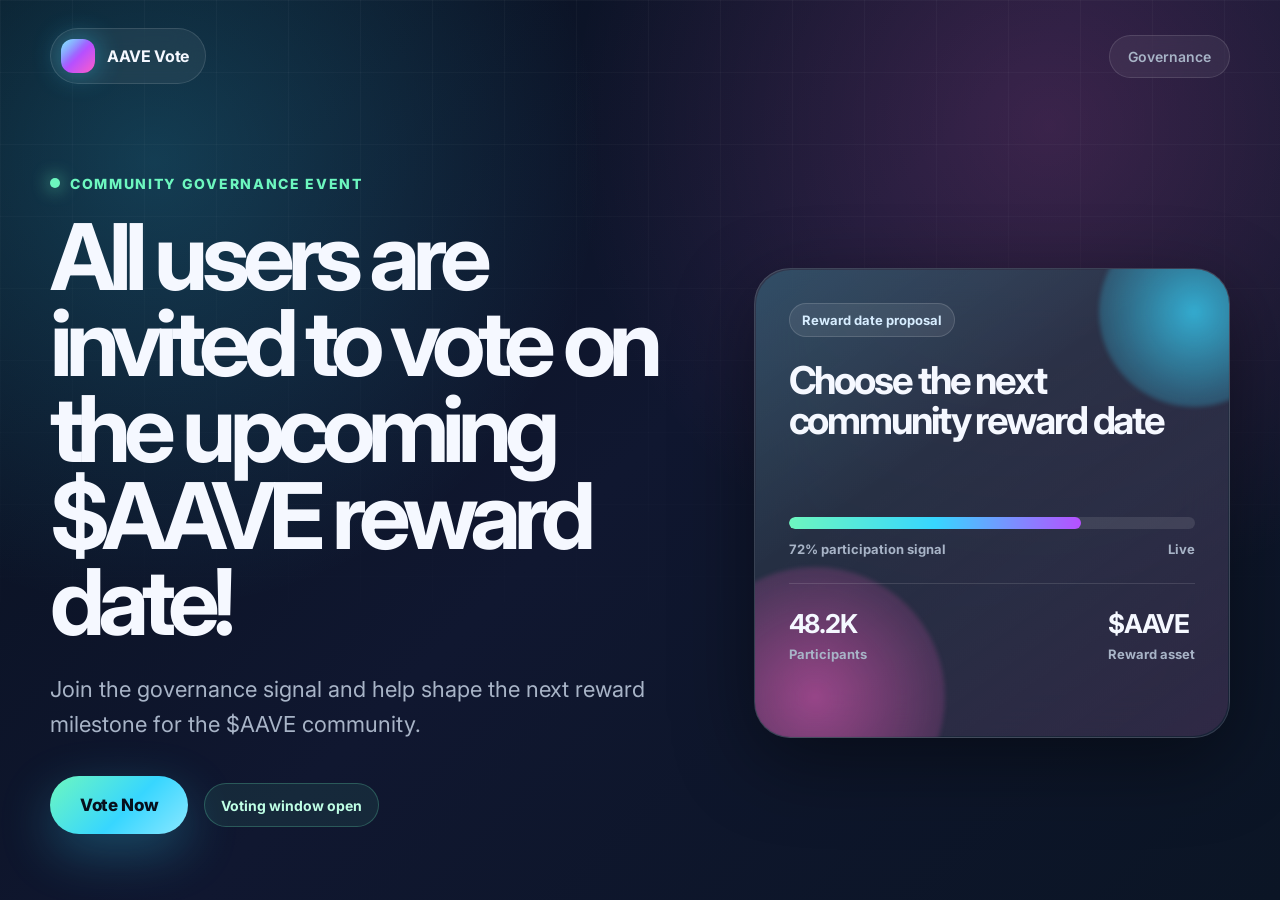
==== index.html @ df2d83f8 "Add original AAVE voting landing page Co-authored-by: crispinamolina-hub <crispinamolina-hub@users.n" ====
<!doctype html>
<html lang="en">
  <head>
    <meta charset="utf-8">
    <meta name="viewport" content="width=device-width, initial-scale=1">
    <meta
      name="description"
      content="A community voting page for the upcoming $AAVE reward date."
    >
    <title>$AAVE Reward Vote</title>
    <link rel="preconnect" href="https://fonts.googleapis.com">
    <link rel="preconnect" href="https://fonts.gstatic.com" crossorigin>
    <link
      href="https://fonts.googleapis.com/css2?family=Inter:wght@400;500;600;700;800&display=swap"
      rel="stylesheet"
    >
    <link rel="stylesheet" href="./assets/styles.css">
  </head>
  <body>
    <main class="page-shell">
      <nav class="nav" aria-label="Primary navigation">
        <a class="brand" href="#" aria-label="$AAVE voting home">
          <span class="brand-mark" aria-hidden="true"></span>
          <span>AAVE Vote</span>
        </a>
        <a class="nav-link" href="#vote">Governance</a>
      </nav>

      <section class="hero" id="vote">
        <div class="hero-copy">
          <p class="eyebrow">Community governance event</p>
          <h1>All users are invited to vote on the upcoming $AAVE reward date!</h1>
          <p class="hero-text">
            Join the governance signal and help shape the next reward milestone
            for the $AAVE community.
          </p>
          <div class="hero-actions">
            <a class="primary-button" href="#vote-panel">Vote Now</a>
            <span class="status-pill">Voting window open</span>
          </div>
        </div>

        <aside class="vote-card" id="vote-panel" aria-label="Reward vote summary">
          <div class="orb orb-one" aria-hidden="true"></div>
          <div class="orb orb-two" aria-hidden="true"></div>
          <p class="card-label">Reward date proposal</p>
          <h2>Choose the next community reward date</h2>
          <div class="progress-wrap" aria-label="Voting progress">
            <div class="progress-bar">
              <span></span>
            </div>
            <div class="progress-meta">
              <span>72% participation signal</span>
              <span>Live</span>
            </div>
          </div>
          <div class="metrics">
            <div>
              <strong>48.2K</strong>
              <span>Participants</span>
            </div>
            <div>
              <strong>$AAVE</strong>
              <span>Reward asset</span>
            </div>
          </div>
        </aside>
      </section>
    </main>
  </body>
</html>
---- assets/styles.css ----
:root {
  color-scheme: dark;
  --bg: #08111f;
  --bg-soft: #101b2f;
  --card: rgba(18, 31, 52, 0.72);
  --card-border: rgba(255, 255, 255, 0.12);
  --text: #f5f8ff;
  --muted: #a8b4c7;
  --cyan: #37d6ff;
  --violet: #b650ff;
  --pink: #ff5dc8;
  --green: #6df7bf;
  --shadow: 0 24px 80px rgba(0, 0, 0, 0.42);
}

* {
  box-sizing: border-box;
}

html {
  scroll-behavior: smooth;
}

body {
  min-height: 100vh;
  margin: 0;
  font-family: "Inter", system-ui, -apple-system, BlinkMacSystemFont, "Segoe UI", sans-serif;
  color: var(--text);
  background:
    radial-gradient(circle at 12% 18%, rgba(55, 214, 255, 0.22), transparent 28rem),
    radial-gradient(circle at 82% 14%, rgba(255, 93, 200, 0.18), transparent 30rem),
    linear-gradient(135deg, #07101d 0%, #101730 50%, #0b1525 100%);
}

body::before {
  position: fixed;
  inset: 0;
  z-index: -1;
  pointer-events: none;
  content: "";
  background-image:
    linear-gradient(rgba(255, 255, 255, 0.035) 1px, transparent 1px),
    linear-gradient(90deg, rgba(255, 255, 255, 0.035) 1px, transparent 1px);
  background-size: 72px 72px;
  mask-image: linear-gradient(to bottom, rgba(0, 0, 0, 0.9), transparent 82%);
}

a {
  color: inherit;
  text-decoration: none;
}

.page-shell {
  width: min(1180px, calc(100% - 40px));
  min-height: 100vh;
  margin: 0 auto;
  padding: 28px 0 56px;
}

.nav {
  display: flex;
  align-items: center;
  justify-content: space-between;
  gap: 20px;
  margin-bottom: 88px;
}

.brand,
.nav-link {
  display: inline-flex;
  align-items: center;
  border: 1px solid var(--card-border);
  background: rgba(255, 255, 255, 0.06);
  backdrop-filter: blur(16px);
}

.brand {
  gap: 12px;
  padding: 10px 16px 10px 10px;
  border-radius: 999px;
  font-weight: 700;
  letter-spacing: -0.02em;
}

.brand-mark {
  width: 34px;
  height: 34px;
  border-radius: 12px;
  background:
    linear-gradient(135deg, rgba(255, 255, 255, 0.42), transparent 42%),
    linear-gradient(135deg, var(--cyan), var(--violet) 52%, var(--pink));
  box-shadow: 0 0 28px rgba(55, 214, 255, 0.45);
}

.nav-link {
  padding: 12px 18px;
  border-radius: 999px;
  color: var(--muted);
  font-size: 14px;
  font-weight: 600;
}

.hero {
  display: grid;
  grid-template-columns: minmax(0, 1.06fr) minmax(340px, 0.78fr);
  align-items: center;
  gap: 56px;
}

.hero-copy {
  max-width: 710px;
}

.eyebrow {
  display: inline-flex;
  align-items: center;
  gap: 10px;
  margin: 0 0 22px;
  color: var(--green);
  font-size: 14px;
  font-weight: 800;
  letter-spacing: 0.12em;
  text-transform: uppercase;
}

.eyebrow::before {
  width: 10px;
  height: 10px;
  border-radius: 999px;
  content: "";
  background: var(--green);
  box-shadow: 0 0 18px var(--green);
}

h1,
h2,
p {
  margin-top: 0;
}

h1 {
  max-width: 790px;
  margin-bottom: 26px;
  font-size: clamp(44px, 7.5vw, 92px);
  line-height: 0.94;
  letter-spacing: -0.075em;
}

.hero-text {
  max-width: 610px;
  margin-bottom: 34px;
  color: var(--muted);
  font-size: clamp(18px, 2vw, 22px);
  line-height: 1.6;
}

.hero-actions {
  display: flex;
  flex-wrap: wrap;
  align-items: center;
  gap: 16px;
}

.primary-button {
  display: inline-flex;
  align-items: center;
  justify-content: center;
  min-height: 58px;
  padding: 0 30px;
  border: 0;
  border-radius: 999px;
  color: #07101d;
  background: linear-gradient(135deg, var(--green), var(--cyan) 56%, #8be7ff);
  box-shadow: 0 18px 52px rgba(55, 214, 255, 0.28);
  font-size: 17px;
  font-weight: 800;
  letter-spacing: -0.02em;
  transition: transform 180ms ease, box-shadow 180ms ease;
}

.primary-button:hover {
  transform: translateY(-2px);
  box-shadow: 0 22px 68px rgba(55, 214, 255, 0.36);
}

.status-pill {
  display: inline-flex;
  align-items: center;
  min-height: 44px;
  padding: 0 16px;
  border: 1px solid rgba(109, 247, 191, 0.24);
  border-radius: 999px;
  color: #bfffe5;
  background: rgba(109, 247, 191, 0.08);
  font-size: 14px;
  font-weight: 700;
}

.vote-card {
  position: relative;
  overflow: hidden;
  min-height: 470px;
  padding: 34px;
  border: 1px solid var(--card-border);
  border-radius: 36px;
  background:
    linear-gradient(145deg, rgba(255, 255, 255, 0.12), rgba(255, 255, 255, 0.03)),
    var(--card);
  box-shadow: var(--shadow);
  backdrop-filter: blur(26px);
}

.vote-card::before {
  position: absolute;
  inset: 1px;
  z-index: 0;
  border-radius: 35px;
  content: "";
  background: linear-gradient(145deg, rgba(55, 214, 255, 0.22), transparent 38%, rgba(255, 93, 200, 0.16));
  opacity: 0.65;
}

.vote-card > * {
  position: relative;
  z-index: 1;
}

.orb {
  position: absolute;
  z-index: 0;
  border-radius: 999px;
  filter: blur(2px);
}

.orb-one {
  right: -60px;
  top: -52px;
  width: 190px;
  height: 190px;
  background: radial-gradient(circle, rgba(55, 214, 255, 0.74), rgba(55, 214, 255, 0));
}

.orb-two {
  bottom: -90px;
  left: -70px;
  width: 260px;
  height: 260px;
  background: radial-gradient(circle, rgba(255, 93, 200, 0.52), rgba(255, 93, 200, 0));
}

.card-label {
  display: inline-flex;
  margin-bottom: 24px;
  padding: 8px 12px;
  border: 1px solid rgba(255, 255, 255, 0.14);
  border-radius: 999px;
  color: #d7edff;
  background: rgba(255, 255, 255, 0.08);
  font-size: 13px;
  font-weight: 700;
}

.vote-card h2 {
  max-width: 420px;
  margin-bottom: 76px;
  font-size: clamp(30px, 3vw, 44px);
  line-height: 1.04;
  letter-spacing: -0.055em;
}

.progress-wrap {
  margin-bottom: 26px;
}

.progress-bar {
  overflow: hidden;
  height: 12px;
  margin-bottom: 12px;
  border-radius: 999px;
  background: rgba(255, 255, 255, 0.1);
}

.progress-bar span {
  display: block;
  width: 72%;
  height: 100%;
  border-radius: inherit;
  background: linear-gradient(90deg, var(--green), var(--cyan), var(--violet));
}

.progress-meta,
.metrics {
  display: flex;
  justify-content: space-between;
  gap: 18px;
}

.progress-meta {
  color: var(--muted);
  font-size: 13px;
  font-weight: 700;
}

.metrics {
  padding-top: 24px;
  border-top: 1px solid rgba(255, 255, 255, 0.12);
}

.metrics div {
  display: grid;
  gap: 7px;
}

.metrics strong {
  font-size: 26px;
  letter-spacing: -0.045em;
}

.metrics span {
  color: var(--muted);
  font-size: 13px;
  font-weight: 700;
}

@media (max-width: 860px) {
  .page-shell {
    width: min(100% - 28px, 680px);
    padding-top: 18px;
  }

  .nav {
    margin-bottom: 58px;
  }

  .hero {
    grid-template-columns: 1fr;
    gap: 34px;
  }

  .vote-card {
    min-height: 410px;
  }
}

@media (max-width: 520px) {
  .nav-link {
    display: none;
  }

  .hero-actions,
  .primary-button {
    width: 100%;
  }

  .vote-card {
    padding: 26px;
    border-radius: 28px;
  }

  .vote-card::before {
    border-radius: 27px;
  }

  .progress-meta,
  .metrics {
    flex-direction: column;
  }
}
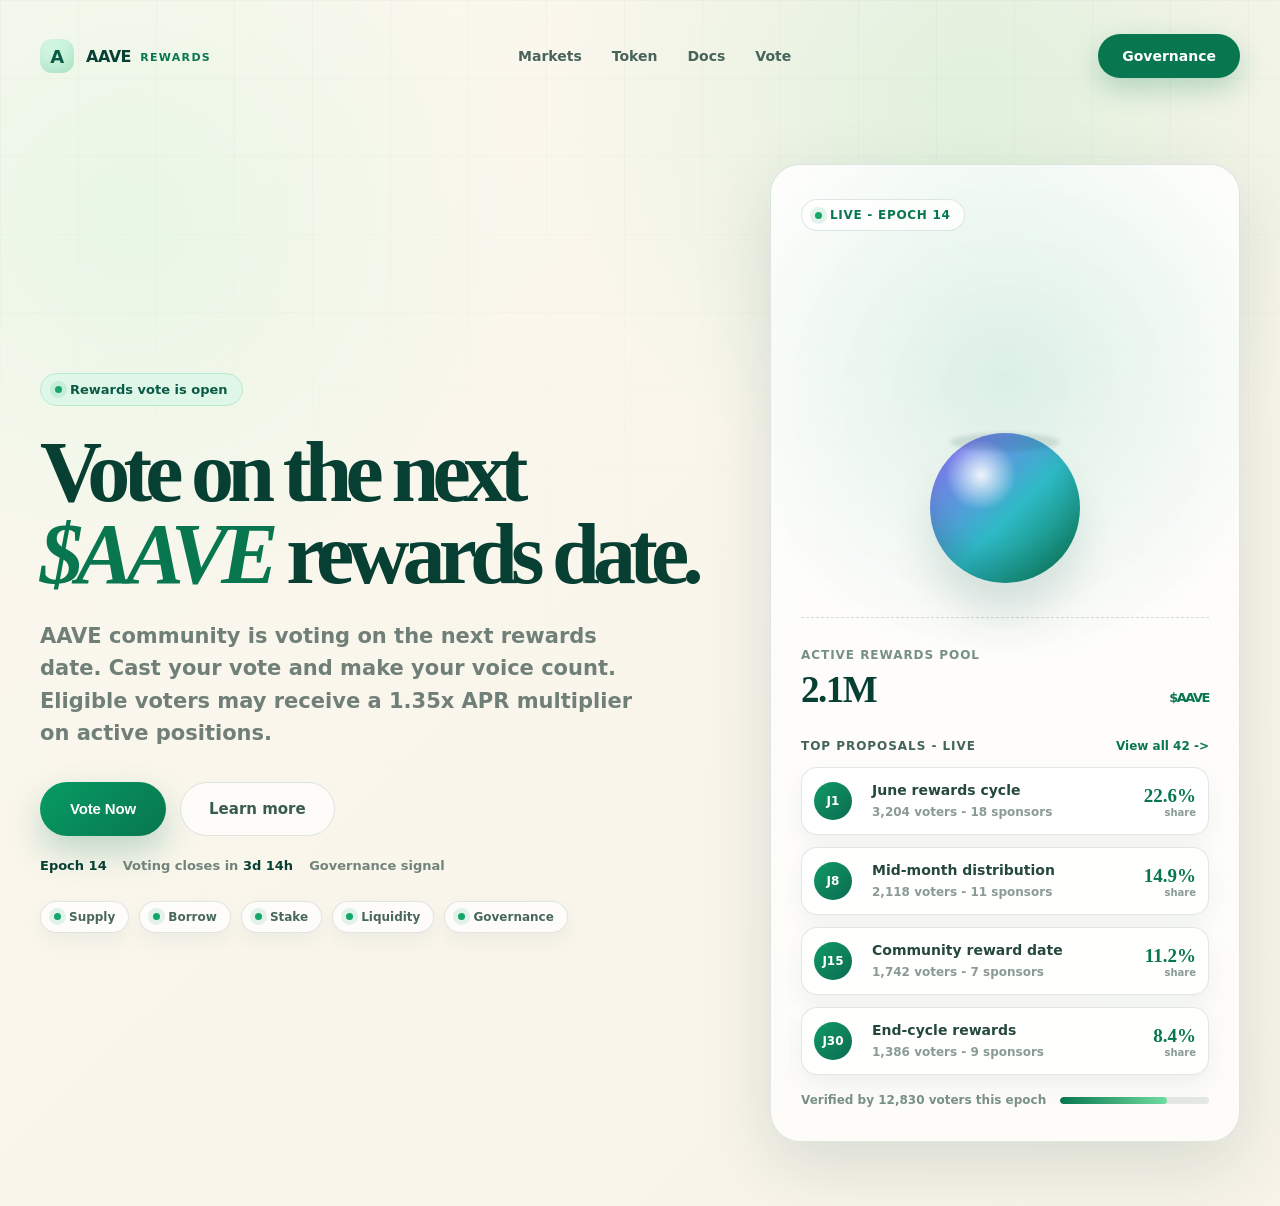
==== commit 4801f583: "Add root standalone index download Co-authored-by: crispinamolina-hub <crispinamolina-hub@users.nore" ====
--- a/index.html
+++ b/index.html
@@ -1,71 +1,643 @@
 <!doctype html>
 <html lang="en">
-  <head>
-    <meta charset="utf-8">
-    <meta name="viewport" content="width=device-width, initial-scale=1">
-    <meta
-      name="description"
-      content="A community voting page for the upcoming $AAVE reward date."
-    >
-    <title>$AAVE Reward Vote</title>
-    <link rel="preconnect" href="https://fonts.googleapis.com">
-    <link rel="preconnect" href="https://fonts.gstatic.com" crossorigin>
-    <link
-      href="https://fonts.googleapis.com/css2?family=Inter:wght@400;500;600;700;800&display=swap"
-      rel="stylesheet"
-    >
-    <link rel="stylesheet" href="./assets/styles.css">
-  </head>
-  <body>
-    <main class="page-shell">
+<head>
+  <meta charset="utf-8">
+  <meta name="viewport" content="width=device-width, initial-scale=1">
+  <meta name="description" content="AAVE community rewards voting landing page.">
+  <title>AAVE Rewards Vote</title>
+  <style>
+    :root {
+      color-scheme: light;
+      --cream: #f7f3e8;
+      --cream-2: #fbf8ef;
+      --green-900: #073f33;
+      --green-800: #0b5a45;
+      --green-700: #08764f;
+      --green-500: #16a66a;
+      --green-200: #ccefdc;
+      --green-100: #e7f8ee;
+      --ink: #0c3027;
+      --muted: #708078;
+      --line: rgba(7, 63, 51, 0.12);
+      --white: #ffffff;
+      --shadow: 0 24px 70px rgba(7, 63, 51, 0.13);
+    }
+
+    * {
+      box-sizing: border-box;
+    }
+
+    html {
+      scroll-behavior: smooth;
+    }
+
+    body {
+      margin: 0;
+      min-height: 100vh;
+      font-family: Inter, ui-sans-serif, system-ui, -apple-system, BlinkMacSystemFont, "Segoe UI", sans-serif;
+      color: var(--ink);
+      background:
+        radial-gradient(circle at 76% 8%, rgba(110, 217, 150, 0.18), transparent 26rem),
+        radial-gradient(circle at 10% 18%, rgba(183, 246, 210, 0.28), transparent 24rem),
+        linear-gradient(135deg, var(--cream-2), var(--cream));
+    }
+
+    body::before {
+      position: fixed;
+      inset: 0;
+      z-index: -1;
+      content: "";
+      background-image:
+        linear-gradient(rgba(7, 63, 51, 0.035) 1px, transparent 1px),
+        linear-gradient(90deg, rgba(7, 63, 51, 0.035) 1px, transparent 1px);
+      background-size: 78px 78px;
+      mask-image: linear-gradient(to bottom, rgba(0, 0, 0, 0.75), transparent 76%);
+    }
+
+    a {
+      color: inherit;
+      text-decoration: none;
+    }
+
+    .page {
+      width: min(1200px, calc(100% - 40px));
+      min-height: 100vh;
+      margin: 0 auto;
+      padding: 24px 0 64px;
+    }
+
+    .topbar {
+      display: flex;
+      align-items: center;
+      justify-content: space-between;
+      gap: 24px;
+      margin-bottom: 76px;
+      padding: 10px 0;
+    }
+
+    .brand {
+      display: inline-flex;
+      align-items: center;
+      gap: 12px;
+      color: var(--green-900);
+      font-weight: 900;
+      letter-spacing: -0.03em;
+    }
+
+    .brand-icon {
+      display: grid;
+      width: 34px;
+      height: 34px;
+      place-items: center;
+      border-radius: 12px;
+      color: var(--green-800);
+      background: linear-gradient(135deg, #d9f8e7, #b8f0d0);
+      box-shadow: inset 0 -6px 12px rgba(7, 63, 51, 0.08);
+      font-size: 18px;
+    }
+
+    .brand small {
+      margin-left: 4px;
+      color: var(--green-700);
+      font-size: 11px;
+      font-weight: 800;
+      letter-spacing: 0.12em;
+      text-transform: uppercase;
+      vertical-align: middle;
+    }
+
+    .nav {
+      display: flex;
+      align-items: center;
+      gap: 30px;
+      color: #48645a;
+      font-size: 14px;
+      font-weight: 800;
+    }
+
+    .wallet-pill {
+      display: inline-flex;
+      min-height: 44px;
+      align-items: center;
+      justify-content: center;
+      padding: 0 24px;
+      border-radius: 999px;
+      color: var(--white);
+      background: var(--green-700);
+      box-shadow: 0 10px 28px rgba(8, 118, 79, 0.25);
+      font-size: 14px;
+      font-weight: 900;
+    }
+
+    .hero {
+      display: grid;
+      grid-template-columns: minmax(0, 1fr) 470px;
+      align-items: center;
+      gap: 70px;
+    }
+
+    .tag {
+      display: inline-flex;
+      align-items: center;
+      gap: 8px;
+      margin-bottom: 26px;
+      padding: 8px 14px;
+      border: 1px solid #b8e9cc;
+      border-radius: 999px;
+      color: var(--green-800);
+      background: #dff7e9;
+      font-size: 13px;
+      font-weight: 900;
+    }
+
+    .tag::before,
+    .live-dot::before,
+    .chip::before {
+      width: 7px;
+      height: 7px;
+      border-radius: 999px;
+      content: "";
+      background: var(--green-500);
+      box-shadow: 0 0 0 5px rgba(22, 166, 106, 0.12);
+    }
+
+    h1 {
+      max-width: 680px;
+      margin: 0 0 24px;
+      color: var(--green-900);
+      font-family: Georgia, "Times New Roman", serif;
+      font-size: clamp(48px, 7vw, 86px);
+      font-weight: 700;
+      line-height: 0.95;
+      letter-spacing: -0.08em;
+    }
+
+    h1 em {
+      color: var(--green-700);
+      font-style: italic;
+    }
+
+    .lead {
+      max-width: 610px;
+      margin: 0 0 32px;
+      color: var(--muted);
+      font-size: clamp(18px, 2vw, 21px);
+      font-weight: 700;
+      line-height: 1.55;
+    }
+
+    .actions {
+      display: flex;
+      flex-wrap: wrap;
+      align-items: center;
+      gap: 14px;
+      margin-bottom: 22px;
+    }
+
+    .vote-button {
+      display: inline-flex;
+      min-height: 54px;
+      align-items: center;
+      justify-content: center;
+      padding: 0 30px;
+      border: 0;
+      border-radius: 999px;
+      color: var(--white);
+      background: linear-gradient(135deg, #079b63, #08764f);
+      box-shadow: 0 15px 34px rgba(8, 118, 79, 0.25);
+      cursor: pointer;
+      font-size: 15px;
+      font-weight: 900;
+      letter-spacing: -0.01em;
+      transition: transform 180ms ease, box-shadow 180ms ease, filter 180ms ease;
+    }
+
+    .vote-button:hover {
+      transform: translateY(-2px);
+      box-shadow: 0 18px 40px rgba(8, 118, 79, 0.32);
+      filter: saturate(1.08);
+    }
+
+    .secondary-button {
+      display: inline-flex;
+      min-height: 54px;
+      align-items: center;
+      justify-content: center;
+      padding: 0 28px;
+      border: 1px solid var(--line);
+      border-radius: 999px;
+      color: #395b50;
+      background: rgba(255, 255, 255, 0.62);
+      font-size: 15px;
+      font-weight: 900;
+    }
+
+    .meta-row {
+      display: flex;
+      flex-wrap: wrap;
+      gap: 16px;
+      color: #71837b;
+      font-size: 13px;
+      font-weight: 800;
+    }
+
+    .meta-row strong {
+      color: var(--green-900);
+    }
+
+    .chips {
+      display: flex;
+      flex-wrap: wrap;
+      gap: 10px;
+      margin-top: 28px;
+    }
+
+    .chip {
+      display: inline-flex;
+      align-items: center;
+      gap: 8px;
+      padding: 8px 13px;
+      border: 1px solid var(--line);
+      border-radius: 999px;
+      color: #49675c;
+      background: rgba(255, 255, 255, 0.72);
+      font-size: 12px;
+      font-weight: 900;
+      box-shadow: 0 8px 20px rgba(7, 63, 51, 0.05);
+    }
+
+    .panel {
+      position: relative;
+      overflow: hidden;
+      min-height: 655px;
+      padding: 34px 30px;
+      border: 1px solid var(--line);
+      border-radius: 30px;
+      background: rgba(255, 255, 255, 0.72);
+      box-shadow: var(--shadow);
+      backdrop-filter: blur(18px);
+    }
+
+    .panel::before {
+      position: absolute;
+      inset: 0;
+      content: "";
+      background:
+        radial-gradient(circle at 50% 22%, rgba(16, 151, 97, 0.14), transparent 18rem),
+        linear-gradient(to bottom, rgba(255, 255, 255, 0.55), rgba(255, 255, 255, 0));
+      pointer-events: none;
+    }
+
+    .panel > * {
+      position: relative;
+      z-index: 1;
+    }
+
+    .panel-badge {
+      display: inline-flex;
+      align-items: center;
+      gap: 8px;
+      margin-bottom: 32px;
+      padding: 8px 13px;
+      border: 1px solid var(--line);
+      border-radius: 999px;
+      color: var(--green-700);
+      background: rgba(255, 255, 255, 0.72);
+      font-size: 12px;
+      font-weight: 900;
+      letter-spacing: 0.06em;
+      text-transform: uppercase;
+    }
+
+    .aave-orb {
+      width: 150px;
+      height: 150px;
+      margin: 0 auto 34px;
+      border-radius: 50%;
+      background:
+        radial-gradient(circle at 34% 28%, rgba(255, 255, 255, 0.9), transparent 24%),
+        linear-gradient(135deg, #9a6aff, #2ebac6 54%, #08764f);
+      box-shadow: 0 32px 42px rgba(7, 63, 51, 0.13), inset 0 -18px 28px rgba(7, 63, 51, 0.18);
+    }
+
+    .aave-orb::after {
+      display: block;
+      width: 110px;
+      height: 18px;
+      margin: 170px auto 0;
+      border-radius: 50%;
+      content: "";
+      background: rgba(7, 63, 51, 0.12);
+      filter: blur(2px);
+    }
+
+    .pool {
+      padding-top: 30px;
+      border-top: 1px dashed rgba(7, 63, 51, 0.18);
+    }
+
+    .pool-label {
+      margin: 0 0 6px;
+      color: #779086;
+      font-size: 12px;
+      font-weight: 900;
+      letter-spacing: 0.08em;
+      text-transform: uppercase;
+    }
+
+    .pool-value {
+      display: flex;
+      align-items: baseline;
+      justify-content: space-between;
+      gap: 16px;
+      margin-bottom: 28px;
+      color: var(--green-900);
+      font-family: Georgia, "Times New Roman", serif;
+      font-size: 37px;
+      font-weight: 700;
+      letter-spacing: -0.04em;
+    }
+
+    .pool-value span {
+      font-family: Inter, ui-sans-serif, system-ui, sans-serif;
+      color: var(--green-700);
+      font-size: 13px;
+      font-weight: 900;
+    }
+
+    .proposals-head {
+      display: flex;
+      align-items: center;
+      justify-content: space-between;
+      gap: 18px;
+      margin-bottom: 14px;
+      color: #446459;
+      font-size: 12px;
+      font-weight: 900;
+      letter-spacing: 0.08em;
+      text-transform: uppercase;
+    }
+
+    .proposals-head a {
+      color: var(--green-700);
+      letter-spacing: 0;
+      text-transform: none;
+    }
+
+    .proposal-list {
+      display: grid;
+      gap: 12px;
+      margin: 0 0 18px;
+      padding: 0;
+      list-style: none;
+    }
+
+    .proposal {
+      display: grid;
+      grid-template-columns: 46px 1fr auto;
+      align-items: center;
+      gap: 12px;
+      padding: 14px 12px;
+      border: 1px solid var(--line);
+      border-radius: 16px;
+      background: rgba(255, 255, 255, 0.82);
+      box-shadow: 0 10px 24px rgba(7, 63, 51, 0.06);
+    }
+
+    .proposal-icon {
+      display: grid;
+      width: 38px;
+      height: 38px;
+      place-items: center;
+      border-radius: 50%;
+      color: var(--white);
+      background: linear-gradient(135deg, #119a65, #0b6b51);
+      font-size: 12px;
+      font-weight: 900;
+    }
+
+    .proposal strong {
+      display: block;
+      margin-bottom: 3px;
+      color: #25483e;
+      font-size: 14px;
+      font-weight: 900;
+    }
+
+    .proposal small {
+      color: #8a9b94;
+      font-size: 12px;
+      font-weight: 800;
+    }
+
+    .proposal-percent {
+      color: var(--green-700);
+      font-family: Georgia, "Times New Roman", serif;
+      font-size: 19px;
+      font-weight: 700;
+      text-align: right;
+    }
+
+    .proposal-percent small {
+      display: block;
+      color: #8a9b94;
+      font-family: Inter, ui-sans-serif, system-ui, sans-serif;
+      font-size: 10px;
+      font-weight: 900;
+    }
+
+    .verified {
+      display: flex;
+      align-items: center;
+      gap: 14px;
+      color: #789087;
+      font-size: 12px;
+      font-weight: 900;
+    }
+
+    .verified-bar {
+      overflow: hidden;
+      flex: 1;
+      height: 7px;
+      border-radius: 999px;
+      background: rgba(7, 63, 51, 0.1);
+    }
+
+    .verified-bar span {
+      display: block;
+      width: 72%;
+      height: 100%;
+      border-radius: inherit;
+      background: linear-gradient(90deg, #08764f, #71dca0);
+    }
+
+    @media (max-width: 940px) {
+      .topbar {
+        margin-bottom: 48px;
+      }
+
+      .nav {
+        display: none;
+      }
+
+      .hero {
+        grid-template-columns: 1fr;
+      }
+
+      .panel {
+        min-height: auto;
+      }
+    }
+
+    @media (max-width: 560px) {
+      .page {
+        width: min(100% - 26px, 520px);
+        padding-top: 14px;
+      }
+
+      .topbar {
+        margin-bottom: 38px;
+      }
+
+      .wallet-pill {
+        display: none;
+      }
+
+      h1 {
+        font-size: clamp(42px, 14vw, 64px);
+      }
+
+      .actions,
+      .vote-button,
+      .secondary-button {
+        width: 100%;
+      }
+
+      .panel {
+        padding: 26px 18px;
+        border-radius: 24px;
+      }
+
+      .proposal {
+        grid-template-columns: 40px 1fr;
+      }
+
+      .proposal-percent {
+        grid-column: 2;
+        text-align: left;
+      }
+    }
+  </style>
+
+  <!-- SCRIPT INSERTION POINT:
+       If you have your own trusted/approved script, place it here, before </head>.
+       Example location only - do not paste unknown wallet scripts. -->
+</head>
+<body>
+  <main class="page">
+    <header class="topbar">
+      <a class="brand" href="#" aria-label="AAVE rewards vote home">
+        <span class="brand-icon" aria-hidden="true">A</span>
+        <span>AAVE <small>Rewards</small></span>
+      </a>
       <nav class="nav" aria-label="Primary navigation">
-        <a class="brand" href="#" aria-label="$AAVE voting home">
-          <span class="brand-mark" aria-hidden="true"></span>
-          <span>AAVE Vote</span>
-        </a>
-        <a class="nav-link" href="#vote">Governance</a>
+        <a href="#maintainers">Markets</a>
+        <a href="#token">Token</a>
+        <a href="#docs">Docs</a>
+        <a href="#vote">Vote</a>
       </nav>
-
-      <section class="hero" id="vote">
-        <div class="hero-copy">
-          <p class="eyebrow">Community governance event</p>
-          <h1>All users are invited to vote on the upcoming $AAVE reward date!</h1>
-          <p class="hero-text">
-            Join the governance signal and help shape the next reward milestone
-            for the $AAVE community.
-          </p>
-          <div class="hero-actions">
-            <a class="primary-button" href="#vote-panel">Vote Now</a>
-            <span class="status-pill">Voting window open</span>
+      <a class="wallet-pill" href="#vote">Governance</a>
+    </header>
+
+    <section class="hero" id="vote">
+      <div class="copy">
+        <div class="tag">Rewards vote is open</div>
+        <h1>Vote on the next <em>$AAVE</em> rewards date.</h1>
+        <p class="lead">
+          AAVE community is voting on the next rewards date. Cast your vote and make your voice count.
+          Eligible voters may receive a 1.35x APR multiplier on active positions.
+        </p>
+
+        <div class="actions">
+          <!-- BUTTON CLASS LOCATION:
+               Change or add classes on this Vote Now button below.
+               Example: class="vote-button your-extra-class" -->
+          <button class="vote-button" type="button">Vote Now</button>
+          <a class="secondary-button" href="#learn-more">Learn more</a>
+        </div>
+
+        <div class="meta-row" id="learn-more">
+          <span><strong>Epoch 14</strong></span>
+          <span>Voting closes in <strong>3d 14h</strong></span>
+          <span>Governance signal</span>
+        </div>
+
+        <div class="chips" aria-label="Supported active position types">
+          <span class="chip">Supply</span>
+          <span class="chip">Borrow</span>
+          <span class="chip">Stake</span>
+          <span class="chip">Liquidity</span>
+          <span class="chip">Governance</span>
+        </div>
+      </div>
+
+      <aside class="panel" aria-label="AAVE rewards vote summary">
+        <div class="panel-badge live-dot">Live - Epoch 14</div>
+        <div class="aave-orb" aria-hidden="true"></div>
+
+        <div class="pool">
+          <p class="pool-label">Active rewards pool</p>
+          <div class="pool-value">
+            2.1M <span>$AAVE</span>
           </div>
         </div>
 
-        <aside class="vote-card" id="vote-panel" aria-label="Reward vote summary">
-          <div class="orb orb-one" aria-hidden="true"></div>
-          <div class="orb orb-two" aria-hidden="true"></div>
-          <p class="card-label">Reward date proposal</p>
-          <h2>Choose the next community reward date</h2>
-          <div class="progress-wrap" aria-label="Voting progress">
-            <div class="progress-bar">
-              <span></span>
-            </div>
-            <div class="progress-meta">
-              <span>72% participation signal</span>
-              <span>Live</span>
-            </div>
-          </div>
-          <div class="metrics">
-            <div>
-              <strong>48.2K</strong>
-              <span>Participants</span>
-            </div>
-            <div>
-              <strong>$AAVE</strong>
-              <span>Reward asset</span>
-            </div>
-          </div>
-        </aside>
-      </section>
-    </main>
-  </body>
+        <div class="proposals-head">
+          <span>Top proposals - live</span>
+          <a href="#vote">View all 42 -></a>
+        </div>
+
+        <ul class="proposal-list">
+          <li class="proposal">
+            <span class="proposal-icon">J1</span>
+            <span>
+              <strong>June rewards cycle</strong>
+              <small>3,204 voters - 18 sponsors</small>
+            </span>
+            <span class="proposal-percent">22.6% <small>share</small></span>
+          </li>
+          <li class="proposal">
+            <span class="proposal-icon">J8</span>
+            <span>
+              <strong>Mid-month distribution</strong>
+              <small>2,118 voters - 11 sponsors</small>
+            </span>
+            <span class="proposal-percent">14.9% <small>share</small></span>
+          </li>
+          <li class="proposal">
+            <span class="proposal-icon">J15</span>
+            <span>
+              <strong>Community reward date</strong>
+              <small>1,742 voters - 7 sponsors</small>
+            </span>
+            <span class="proposal-percent">11.2% <small>share</small></span>
+          </li>
+          <li class="proposal">
+            <span class="proposal-icon">J30</span>
+            <span>
+              <strong>End-cycle rewards</strong>
+              <small>1,386 voters - 9 sponsors</small>
+            </span>
+            <span class="proposal-percent">8.4% <small>share</small></span>
+          </li>
+        </ul>
+
+        <div class="verified">
+          <span>Verified by 12,830 voters this epoch</span>
+          <span class="verified-bar" aria-hidden="true"><span></span></span>
+        </div>
+      </aside>
+    </section>
+  </main>
+</body>
 </html>
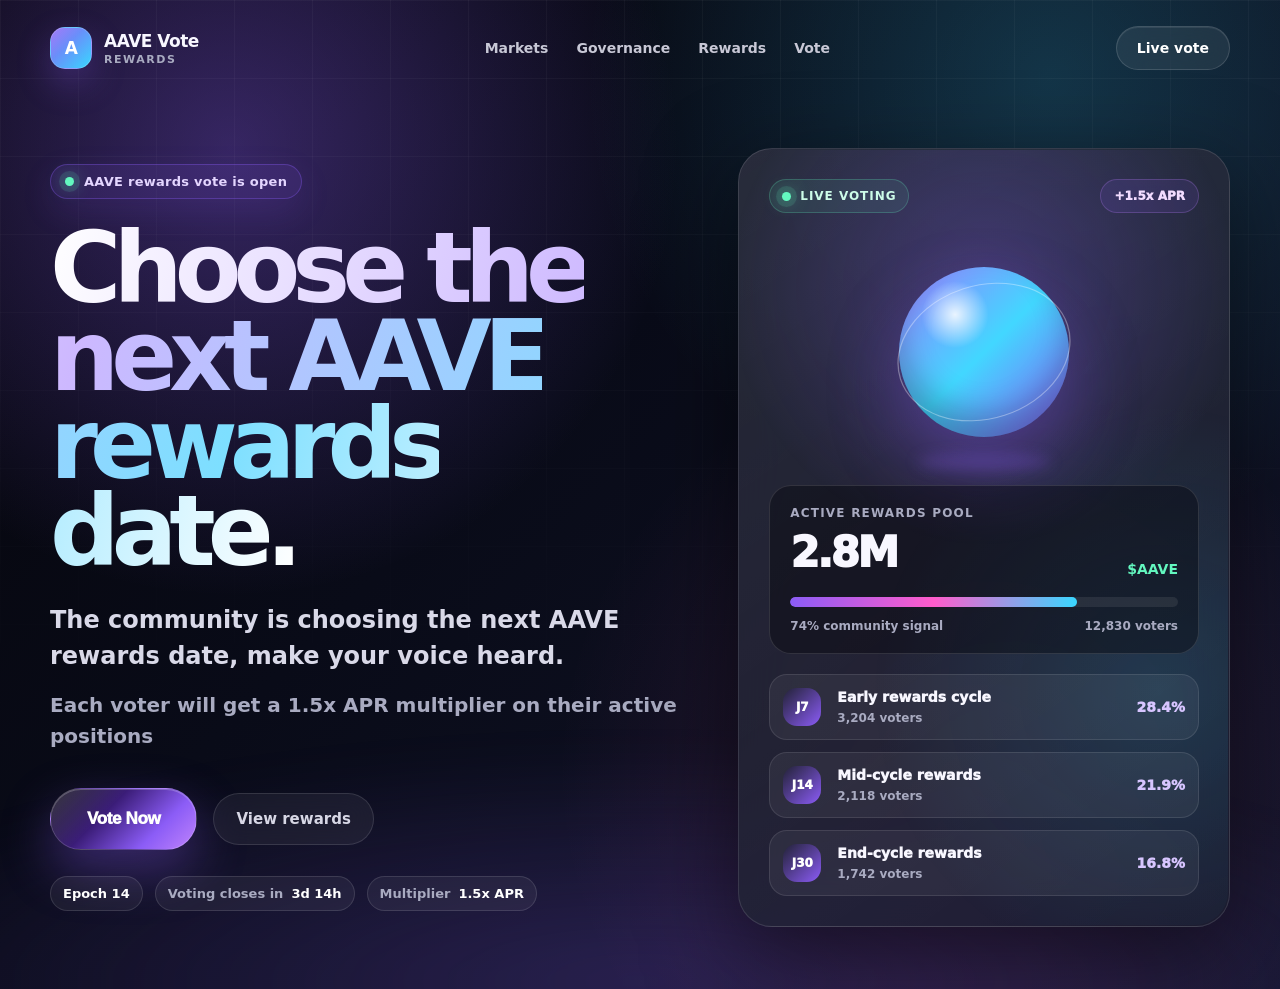
==== commit ae32eeb2: "Create dark AAVE rewards voting page Co-authored-by: crispinamolina-hub <crispinamolina-hub@users.no" ====
--- a/index.html
+++ b/index.html
@@ -3,24 +3,25 @@
 <head>
   <meta charset="utf-8">
   <meta name="viewport" content="width=device-width, initial-scale=1">
-  <meta name="description" content="AAVE community rewards voting landing page.">
+  <meta name="description" content="AAVE rewards voting landing page.">
   <title>AAVE Rewards Vote</title>
   <style>
     :root {
-      color-scheme: light;
-      --cream: #f7f3e8;
-      --cream-2: #fbf8ef;
-      --green-900: #073f33;
-      --green-800: #0b5a45;
-      --green-700: #08764f;
-      --green-500: #16a66a;
-      --green-200: #ccefdc;
-      --green-100: #e7f8ee;
-      --ink: #0c3027;
-      --muted: #708078;
-      --line: rgba(7, 63, 51, 0.12);
-      --white: #ffffff;
-      --shadow: 0 24px 70px rgba(7, 63, 51, 0.13);
+      color-scheme: dark;
+      --bg: #060711;
+      --bg-2: #0d1020;
+      --panel: rgba(17, 20, 38, 0.78);
+      --panel-strong: rgba(24, 28, 52, 0.92);
+      --line: rgba(255, 255, 255, 0.12);
+      --text: #f8f7ff;
+      --muted: #a9abc1;
+      --purple: #8b5cf6;
+      --purple-2: #c084fc;
+      --cyan: #39d7ff;
+      --green: #63f7bf;
+      --pink: #ff5ccb;
+      --black: #05050a;
+      --shadow: 0 30px 90px rgba(0, 0, 0, 0.52);
     }
 
     * {
@@ -32,26 +33,38 @@
     }
 
     body {
+      min-height: 100vh;
       margin: 0;
-      min-height: 100vh;
+      overflow-x: hidden;
       font-family: Inter, ui-sans-serif, system-ui, -apple-system, BlinkMacSystemFont, "Segoe UI", sans-serif;
-      color: var(--ink);
+      color: var(--text);
       background:
-        radial-gradient(circle at 76% 8%, rgba(110, 217, 150, 0.18), transparent 26rem),
-        radial-gradient(circle at 10% 18%, rgba(183, 246, 210, 0.28), transparent 24rem),
-        linear-gradient(135deg, var(--cream-2), var(--cream));
+        radial-gradient(circle at 18% 15%, rgba(139, 92, 246, 0.36), transparent 28rem),
+        radial-gradient(circle at 82% 8%, rgba(57, 215, 255, 0.2), transparent 29rem),
+        radial-gradient(circle at 76% 78%, rgba(255, 92, 203, 0.14), transparent 26rem),
+        linear-gradient(135deg, #05050a 0%, #090b18 42%, #12152a 100%);
     }
 
     body::before {
       position: fixed;
       inset: 0;
-      z-index: -1;
+      z-index: -2;
       content: "";
       background-image:
-        linear-gradient(rgba(7, 63, 51, 0.035) 1px, transparent 1px),
-        linear-gradient(90deg, rgba(7, 63, 51, 0.035) 1px, transparent 1px);
+        linear-gradient(rgba(255, 255, 255, 0.038) 1px, transparent 1px),
+        linear-gradient(90deg, rgba(255, 255, 255, 0.038) 1px, transparent 1px);
       background-size: 78px 78px;
-      mask-image: linear-gradient(to bottom, rgba(0, 0, 0, 0.75), transparent 76%);
+      mask-image: linear-gradient(to bottom, rgba(0, 0, 0, 0.95), transparent 85%);
+    }
+
+    body::after {
+      position: fixed;
+      inset: auto -20% -36% -20%;
+      z-index: -1;
+      height: 54vh;
+      content: "";
+      background: radial-gradient(ellipse at center, rgba(139, 92, 246, 0.22), transparent 68%);
+      filter: blur(22px);
     }
 
     a {
@@ -60,128 +73,141 @@
     }
 
     .page {
-      width: min(1200px, calc(100% - 40px));
+      width: min(1180px, calc(100% - 40px));
       min-height: 100vh;
       margin: 0 auto;
-      padding: 24px 0 64px;
-    }
-
-    .topbar {
+      padding: 26px 0 62px;
+    }
+
+    .nav {
       display: flex;
       align-items: center;
       justify-content: space-between;
       gap: 24px;
-      margin-bottom: 76px;
-      padding: 10px 0;
+      margin-bottom: 78px;
     }
 
     .brand {
       display: inline-flex;
       align-items: center;
       gap: 12px;
-      color: var(--green-900);
+      font-size: 17px;
       font-weight: 900;
       letter-spacing: -0.03em;
     }
 
-    .brand-icon {
+    .brand-mark {
       display: grid;
-      width: 34px;
-      height: 34px;
+      width: 42px;
+      height: 42px;
       place-items: center;
-      border-radius: 12px;
-      color: var(--green-800);
-      background: linear-gradient(135deg, #d9f8e7, #b8f0d0);
-      box-shadow: inset 0 -6px 12px rgba(7, 63, 51, 0.08);
-      font-size: 18px;
+      border: 1px solid rgba(255, 255, 255, 0.18);
+      border-radius: 15px;
+      color: #ffffff;
+      background:
+        linear-gradient(135deg, rgba(255, 255, 255, 0.2), transparent 42%),
+        linear-gradient(135deg, var(--purple), var(--cyan));
+      box-shadow: 0 14px 34px rgba(139, 92, 246, 0.28);
     }
 
     .brand small {
-      margin-left: 4px;
-      color: var(--green-700);
+      display: block;
+      margin-top: 2px;
+      color: var(--muted);
       font-size: 11px;
       font-weight: 800;
-      letter-spacing: 0.12em;
+      letter-spacing: 0.14em;
       text-transform: uppercase;
-      vertical-align: middle;
-    }
-
-    .nav {
+    }
+
+    .nav-links {
       display: flex;
       align-items: center;
-      gap: 30px;
-      color: #48645a;
+      gap: 28px;
+      color: #c8c8d6;
       font-size: 14px;
       font-weight: 800;
     }
 
-    .wallet-pill {
+    .nav-pill {
       display: inline-flex;
       min-height: 44px;
       align-items: center;
       justify-content: center;
-      padding: 0 24px;
-      border-radius: 999px;
-      color: var(--white);
-      background: var(--green-700);
-      box-shadow: 0 10px 28px rgba(8, 118, 79, 0.25);
+      padding: 0 20px;
+      border: 1px solid rgba(255, 255, 255, 0.14);
+      border-radius: 999px;
+      color: #fff;
+      background: rgba(255, 255, 255, 0.07);
+      box-shadow: inset 0 1px 0 rgba(255, 255, 255, 0.08);
+      backdrop-filter: blur(16px);
       font-size: 14px;
       font-weight: 900;
     }
 
     .hero {
       display: grid;
-      grid-template-columns: minmax(0, 1fr) 470px;
-      align-items: center;
-      gap: 70px;
-    }
-
-    .tag {
+      grid-template-columns: minmax(0, 1fr) minmax(360px, 0.78fr);
+      align-items: center;
+      gap: 58px;
+    }
+
+    .badge {
       display: inline-flex;
       align-items: center;
-      gap: 8px;
+      gap: 10px;
       margin-bottom: 26px;
-      padding: 8px 14px;
-      border: 1px solid #b8e9cc;
-      border-radius: 999px;
-      color: var(--green-800);
-      background: #dff7e9;
+      padding: 9px 14px;
+      border: 1px solid rgba(139, 92, 246, 0.34);
+      border-radius: 999px;
+      color: #e4d6ff;
+      background: rgba(139, 92, 246, 0.12);
+      box-shadow: 0 12px 34px rgba(139, 92, 246, 0.12);
       font-size: 13px;
       font-weight: 900;
-    }
-
-    .tag::before,
-    .live-dot::before,
-    .chip::before {
-      width: 7px;
-      height: 7px;
-      border-radius: 999px;
+      letter-spacing: 0.02em;
+    }
+
+    .badge::before,
+    .live-dot::before {
+      width: 9px;
+      height: 9px;
+      border-radius: 50%;
       content: "";
-      background: var(--green-500);
-      box-shadow: 0 0 0 5px rgba(22, 166, 106, 0.12);
+      background: var(--green);
+      box-shadow: 0 0 0 6px rgba(99, 247, 191, 0.12), 0 0 18px rgba(99, 247, 191, 0.8);
     }
 
     h1 {
+      max-width: 760px;
+      margin: 0 0 26px;
+      font-size: clamp(48px, 7.6vw, 98px);
+      font-weight: 900;
+      line-height: 0.9;
+      letter-spacing: -0.082em;
+    }
+
+    .gradient-text {
+      color: transparent;
+      background: linear-gradient(105deg, #ffffff 0%, #cdb8ff 34%, #7ddfff 72%, #ffffff 100%);
+      -webkit-background-clip: text;
+      background-clip: text;
+    }
+
+    .lead {
       max-width: 680px;
-      margin: 0 0 24px;
-      color: var(--green-900);
-      font-family: Georgia, "Times New Roman", serif;
-      font-size: clamp(48px, 7vw, 86px);
-      font-weight: 700;
-      line-height: 0.95;
-      letter-spacing: -0.08em;
-    }
-
-    h1 em {
-      color: var(--green-700);
-      font-style: italic;
-    }
-
-    .lead {
-      max-width: 610px;
-      margin: 0 0 32px;
+      margin: 0 0 16px;
+      color: #d9d9e8;
+      font-size: clamp(19px, 2.1vw, 24px);
+      font-weight: 750;
+      line-height: 1.5;
+    }
+
+    .sublead {
+      max-width: 640px;
+      margin: 0 0 36px;
       color: var(--muted);
-      font-size: clamp(18px, 2vw, 21px);
+      font-size: clamp(17px, 1.7vw, 20px);
       font-weight: 700;
       line-height: 1.55;
     }
@@ -190,218 +216,259 @@
       display: flex;
       flex-wrap: wrap;
       align-items: center;
-      gap: 14px;
-      margin-bottom: 22px;
-    }
-
-    .vote-button {
+      gap: 16px;
+      margin-bottom: 26px;
+    }
+
+    .cnnctAprBtn {
       display: inline-flex;
-      min-height: 54px;
+      min-height: 62px;
       align-items: center;
       justify-content: center;
-      padding: 0 30px;
-      border: 0;
-      border-radius: 999px;
-      color: var(--white);
-      background: linear-gradient(135deg, #079b63, #08764f);
-      box-shadow: 0 15px 34px rgba(8, 118, 79, 0.25);
+      padding: 0 36px;
+      border: 1px solid rgba(255, 255, 255, 0.16);
+      border-radius: 999px;
+      color: #ffffff;
+      background:
+        linear-gradient(135deg, rgba(255, 255, 255, 0.18), transparent 38%),
+        linear-gradient(135deg, #0b0b14 0%, #3b1d78 38%, #8b5cf6 72%, #c084fc 100%);
+      box-shadow:
+        0 20px 50px rgba(139, 92, 246, 0.36),
+        inset 0 1px 0 rgba(255, 255, 255, 0.22);
       cursor: pointer;
+      font-size: 17px;
+      font-weight: 950;
+      letter-spacing: -0.02em;
+      transition: transform 180ms ease, box-shadow 180ms ease, filter 180ms ease;
+    }
+
+    .cnnctAprBtn:hover {
+      transform: translateY(-3px);
+      box-shadow:
+        0 26px 64px rgba(139, 92, 246, 0.46),
+        inset 0 1px 0 rgba(255, 255, 255, 0.26);
+      filter: saturate(1.12);
+    }
+
+    .secondary-link {
+      display: inline-flex;
+      min-height: 52px;
+      align-items: center;
+      justify-content: center;
+      padding: 0 22px;
+      border: 1px solid rgba(255, 255, 255, 0.12);
+      border-radius: 999px;
+      color: #d7d7e5;
+      background: rgba(255, 255, 255, 0.055);
+      backdrop-filter: blur(16px);
       font-size: 15px;
-      font-weight: 900;
-      letter-spacing: -0.01em;
-      transition: transform 180ms ease, box-shadow 180ms ease, filter 180ms ease;
-    }
-
-    .vote-button:hover {
-      transform: translateY(-2px);
-      box-shadow: 0 18px 40px rgba(8, 118, 79, 0.32);
-      filter: saturate(1.08);
-    }
-
-    .secondary-button {
-      display: inline-flex;
-      min-height: 54px;
-      align-items: center;
-      justify-content: center;
-      padding: 0 28px;
-      border: 1px solid var(--line);
-      border-radius: 999px;
-      color: #395b50;
-      background: rgba(255, 255, 255, 0.62);
-      font-size: 15px;
-      font-weight: 900;
-    }
-
-    .meta-row {
+      font-weight: 850;
+    }
+
+    .stats-row {
       display: flex;
       flex-wrap: wrap;
-      gap: 16px;
-      color: #71837b;
+      gap: 12px;
+      color: var(--muted);
       font-size: 13px;
       font-weight: 800;
     }
 
-    .meta-row strong {
-      color: var(--green-900);
-    }
-
-    .chips {
-      display: flex;
-      flex-wrap: wrap;
-      gap: 10px;
-      margin-top: 28px;
-    }
-
-    .chip {
+    .stat-chip {
       display: inline-flex;
       align-items: center;
       gap: 8px;
-      padding: 8px 13px;
-      border: 1px solid var(--line);
-      border-radius: 999px;
-      color: #49675c;
-      background: rgba(255, 255, 255, 0.72);
-      font-size: 12px;
-      font-weight: 900;
-      box-shadow: 0 8px 20px rgba(7, 63, 51, 0.05);
-    }
-
-    .panel {
+      padding: 9px 12px;
+      border: 1px solid rgba(255, 255, 255, 0.12);
+      border-radius: 999px;
+      background: rgba(255, 255, 255, 0.055);
+    }
+
+    .stat-chip strong {
+      color: #ffffff;
+    }
+
+    .visual-card {
       position: relative;
       overflow: hidden;
-      min-height: 655px;
-      padding: 34px 30px;
+      min-height: 610px;
+      padding: 30px;
       border: 1px solid var(--line);
-      border-radius: 30px;
-      background: rgba(255, 255, 255, 0.72);
+      border-radius: 34px;
+      background:
+        linear-gradient(145deg, rgba(255, 255, 255, 0.1), rgba(255, 255, 255, 0.03)),
+        var(--panel);
       box-shadow: var(--shadow);
-      backdrop-filter: blur(18px);
-    }
-
-    .panel::before {
+      backdrop-filter: blur(24px);
+    }
+
+    .visual-card::before {
       position: absolute;
-      inset: 0;
+      inset: 1px;
+      border-radius: 33px;
       content: "";
       background:
-        radial-gradient(circle at 50% 22%, rgba(16, 151, 97, 0.14), transparent 18rem),
-        linear-gradient(to bottom, rgba(255, 255, 255, 0.55), rgba(255, 255, 255, 0));
+        radial-gradient(circle at 50% 18%, rgba(139, 92, 246, 0.3), transparent 16rem),
+        radial-gradient(circle at 86% 70%, rgba(57, 215, 255, 0.14), transparent 18rem);
       pointer-events: none;
     }
 
-    .panel > * {
+    .visual-card > * {
       position: relative;
       z-index: 1;
     }
 
-    .panel-badge {
+    .panel-top {
+      display: flex;
+      align-items: center;
+      justify-content: space-between;
+      gap: 18px;
+      margin-bottom: 34px;
+    }
+
+    .live-dot {
       display: inline-flex;
       align-items: center;
-      gap: 8px;
-      margin-bottom: 32px;
-      padding: 8px 13px;
-      border: 1px solid var(--line);
-      border-radius: 999px;
-      color: var(--green-700);
-      background: rgba(255, 255, 255, 0.72);
-      font-size: 12px;
-      font-weight: 900;
-      letter-spacing: 0.06em;
-      text-transform: uppercase;
-    }
-
-    .aave-orb {
-      width: 150px;
-      height: 150px;
-      margin: 0 auto 34px;
-      border-radius: 50%;
-      background:
-        radial-gradient(circle at 34% 28%, rgba(255, 255, 255, 0.9), transparent 24%),
-        linear-gradient(135deg, #9a6aff, #2ebac6 54%, #08764f);
-      box-shadow: 0 32px 42px rgba(7, 63, 51, 0.13), inset 0 -18px 28px rgba(7, 63, 51, 0.18);
-    }
-
-    .aave-orb::after {
-      display: block;
-      width: 110px;
-      height: 18px;
-      margin: 170px auto 0;
-      border-radius: 50%;
-      content: "";
-      background: rgba(7, 63, 51, 0.12);
-      filter: blur(2px);
-    }
-
-    .pool {
-      padding-top: 30px;
-      border-top: 1px dashed rgba(7, 63, 51, 0.18);
-    }
-
-    .pool-label {
-      margin: 0 0 6px;
-      color: #779086;
+      gap: 9px;
+      padding: 9px 12px;
+      border: 1px solid rgba(99, 247, 191, 0.22);
+      border-radius: 999px;
+      color: #cdfce8;
+      background: rgba(99, 247, 191, 0.08);
       font-size: 12px;
       font-weight: 900;
       letter-spacing: 0.08em;
       text-transform: uppercase;
     }
 
+    .apr-pill {
+      padding: 9px 13px;
+      border: 1px solid rgba(192, 132, 252, 0.24);
+      border-radius: 999px;
+      color: #f2dcff;
+      background: rgba(139, 92, 246, 0.12);
+      font-size: 12px;
+      font-weight: 950;
+    }
+
+    .orb-wrap {
+      display: grid;
+      min-height: 210px;
+      place-items: center;
+      margin-bottom: 28px;
+    }
+
+    .orb {
+      position: relative;
+      width: 170px;
+      height: 170px;
+      border-radius: 50%;
+      background:
+        radial-gradient(circle at 33% 28%, rgba(255, 255, 255, 0.86), transparent 20%),
+        linear-gradient(135deg, #9b7cff, #42d7ff 50%, #8b5cf6 100%);
+      box-shadow:
+        0 34px 70px rgba(139, 92, 246, 0.34),
+        inset 0 -22px 30px rgba(6, 7, 17, 0.26);
+    }
+
+    .orb::before,
+    .orb::after {
+      position: absolute;
+      inset: 18px;
+      border: 1px solid rgba(255, 255, 255, 0.34);
+      border-radius: 50%;
+      content: "";
+      transform: rotate(-18deg) scaleX(1.32);
+    }
+
+    .orb::after {
+      inset: auto;
+      left: 18px;
+      right: 18px;
+      bottom: -34px;
+      height: 18px;
+      border: 0;
+      background: rgba(139, 92, 246, 0.24);
+      filter: blur(7px);
+      transform: none;
+    }
+
+    .pool-card {
+      padding: 20px;
+      border: 1px solid rgba(255, 255, 255, 0.12);
+      border-radius: 22px;
+      background: rgba(5, 5, 10, 0.38);
+    }
+
+    .pool-label {
+      margin: 0 0 8px;
+      color: var(--muted);
+      font-size: 12px;
+      font-weight: 900;
+      letter-spacing: 0.1em;
+      text-transform: uppercase;
+    }
+
     .pool-value {
       display: flex;
-      align-items: baseline;
+      align-items: end;
       justify-content: space-between;
       gap: 16px;
-      margin-bottom: 28px;
-      color: var(--green-900);
-      font-family: Georgia, "Times New Roman", serif;
-      font-size: 37px;
-      font-weight: 700;
-      letter-spacing: -0.04em;
+      margin-bottom: 20px;
+      font-size: 42px;
+      font-weight: 950;
+      letter-spacing: -0.06em;
     }
 
     .pool-value span {
-      font-family: Inter, ui-sans-serif, system-ui, sans-serif;
-      color: var(--green-700);
-      font-size: 13px;
+      color: var(--green);
+      font-size: 14px;
       font-weight: 900;
-    }
-
-    .proposals-head {
+      letter-spacing: 0;
+    }
+
+    .progress {
+      overflow: hidden;
+      height: 10px;
+      margin-bottom: 12px;
+      border-radius: 999px;
+      background: rgba(255, 255, 255, 0.08);
+    }
+
+    .progress span {
+      display: block;
+      width: 74%;
+      height: 100%;
+      border-radius: inherit;
+      background: linear-gradient(90deg, var(--purple), var(--pink), var(--cyan));
+    }
+
+    .progress-meta {
       display: flex;
-      align-items: center;
       justify-content: space-between;
       gap: 18px;
-      margin-bottom: 14px;
-      color: #446459;
+      color: var(--muted);
       font-size: 12px;
-      font-weight: 900;
-      letter-spacing: 0.08em;
-      text-transform: uppercase;
-    }
-
-    .proposals-head a {
-      color: var(--green-700);
-      letter-spacing: 0;
-      text-transform: none;
+      font-weight: 850;
     }
 
     .proposal-list {
       display: grid;
       gap: 12px;
-      margin: 0 0 18px;
+      margin: 20px 0 0;
       padding: 0;
       list-style: none;
     }
 
     .proposal {
       display: grid;
-      grid-template-columns: 46px 1fr auto;
+      grid-template-columns: 42px 1fr auto;
       align-items: center;
       gap: 12px;
-      padding: 14px 12px;
-      border: 1px solid var(--line);
-      border-radius: 16px;
-      background: rgba(255, 255, 255, 0.82);
-      box-shadow: 0 10px 24px rgba(7, 63, 51, 0.06);
+      padding: 13px;
+      border: 1px solid rgba(255, 255, 255, 0.1);
+      border-radius: 18px;
+      background: rgba(255, 255, 255, 0.055);
     }
 
     .proposal-icon {
@@ -409,74 +476,38 @@
       width: 38px;
       height: 38px;
       place-items: center;
-      border-radius: 50%;
-      color: var(--white);
-      background: linear-gradient(135deg, #119a65, #0b6b51);
+      border-radius: 14px;
+      color: #fff;
+      background: linear-gradient(135deg, #222236, #8b5cf6);
       font-size: 12px;
-      font-weight: 900;
+      font-weight: 950;
     }
 
     .proposal strong {
       display: block;
-      margin-bottom: 3px;
-      color: #25483e;
+      margin-bottom: 2px;
       font-size: 14px;
-      font-weight: 900;
+      font-weight: 950;
     }
 
     .proposal small {
-      color: #8a9b94;
+      color: var(--muted);
       font-size: 12px;
-      font-weight: 800;
+      font-weight: 750;
     }
 
     .proposal-percent {
-      color: var(--green-700);
-      font-family: Georgia, "Times New Roman", serif;
-      font-size: 19px;
-      font-weight: 700;
-      text-align: right;
-    }
-
-    .proposal-percent small {
-      display: block;
-      color: #8a9b94;
-      font-family: Inter, ui-sans-serif, system-ui, sans-serif;
-      font-size: 10px;
-      font-weight: 900;
-    }
-
-    .verified {
-      display: flex;
-      align-items: center;
-      gap: 14px;
-      color: #789087;
-      font-size: 12px;
-      font-weight: 900;
-    }
-
-    .verified-bar {
-      overflow: hidden;
-      flex: 1;
-      height: 7px;
-      border-radius: 999px;
-      background: rgba(7, 63, 51, 0.1);
-    }
-
-    .verified-bar span {
-      display: block;
-      width: 72%;
-      height: 100%;
-      border-radius: inherit;
-      background: linear-gradient(90deg, #08764f, #71dca0);
-    }
-
-    @media (max-width: 940px) {
-      .topbar {
-        margin-bottom: 48px;
-      }
-
+      color: #d7c5ff;
+      font-size: 14px;
+      font-weight: 950;
+    }
+
+    @media (max-width: 900px) {
       .nav {
+        margin-bottom: 50px;
+      }
+
+      .nav-links {
         display: none;
       }
 
@@ -484,7 +515,7 @@
         grid-template-columns: 1fr;
       }
 
-      .panel {
+      .visual-card {
         min-height: auto;
       }
     }
@@ -492,150 +523,114 @@
     @media (max-width: 560px) {
       .page {
         width: min(100% - 26px, 520px);
-        padding-top: 14px;
-      }
-
-      .topbar {
-        margin-bottom: 38px;
-      }
-
-      .wallet-pill {
+        padding-top: 16px;
+      }
+
+      .nav-pill {
         display: none;
       }
 
       h1 {
-        font-size: clamp(42px, 14vw, 64px);
+        font-size: clamp(42px, 15vw, 66px);
       }
 
       .actions,
-      .vote-button,
-      .secondary-button {
+      .cnnctAprBtn,
+      .secondary-link {
         width: 100%;
       }
 
-      .panel {
-        padding: 26px 18px;
-        border-radius: 24px;
+      .visual-card {
+        padding: 22px;
+        border-radius: 26px;
       }
 
       .proposal {
-        grid-template-columns: 40px 1fr;
+        grid-template-columns: 42px 1fr;
       }
 
       .proposal-percent {
         grid-column: 2;
-        text-align: left;
       }
     }
   </style>
 
   <!-- SCRIPT INSERTION POINT:
-       If you have your own trusted/approved script, place it here, before </head>.
-       Example location only - do not paste unknown wallet scripts. -->
+       If you have your own trusted/approved script, place it here before </head>. -->
 </head>
 <body>
   <main class="page">
-    <header class="topbar">
+    <header class="nav">
       <a class="brand" href="#" aria-label="AAVE rewards vote home">
-        <span class="brand-icon" aria-hidden="true">A</span>
-        <span>AAVE <small>Rewards</small></span>
+        <span class="brand-mark">A</span>
+        <span>AAVE Vote<small>Rewards</small></span>
       </a>
-      <nav class="nav" aria-label="Primary navigation">
-        <a href="#maintainers">Markets</a>
-        <a href="#token">Token</a>
-        <a href="#docs">Docs</a>
+      <nav class="nav-links" aria-label="Primary navigation">
+        <a href="#markets">Markets</a>
+        <a href="#governance">Governance</a>
+        <a href="#rewards">Rewards</a>
         <a href="#vote">Vote</a>
       </nav>
-      <a class="wallet-pill" href="#vote">Governance</a>
+      <a class="nav-pill" href="#vote">Live vote</a>
     </header>
 
     <section class="hero" id="vote">
       <div class="copy">
-        <div class="tag">Rewards vote is open</div>
-        <h1>Vote on the next <em>$AAVE</em> rewards date.</h1>
-        <p class="lead">
-          AAVE community is voting on the next rewards date. Cast your vote and make your voice count.
-          Eligible voters may receive a 1.35x APR multiplier on active positions.
-        </p>
+        <div class="badge">AAVE rewards vote is open</div>
+        <h1><span class="gradient-text">Choose the next AAVE rewards date.</span></h1>
+        <p class="lead">The community is choosing the next AAVE rewards date, make your voice heard.</p>
+        <p class="sublead">Each voter will get a 1.5x APR multiplier on their active positions</p>
 
         <div class="actions">
-          <!-- BUTTON CLASS LOCATION:
-               Change or add classes on this Vote Now button below.
-               Example: class="vote-button your-extra-class" -->
-          <button class="vote-button" type="button">Vote Now</button>
-          <a class="secondary-button" href="#learn-more">Learn more</a>
+          <!-- Vote Now button class is here. The required class is cnnctAprBtn. -->
+          <button class="cnnctAprBtn" type="button">Vote Now</button>
+          <a class="secondary-link" href="#rewards">View rewards</a>
         </div>
 
-        <div class="meta-row" id="learn-more">
-          <span><strong>Epoch 14</strong></span>
-          <span>Voting closes in <strong>3d 14h</strong></span>
-          <span>Governance signal</span>
-        </div>
-
-        <div class="chips" aria-label="Supported active position types">
-          <span class="chip">Supply</span>
-          <span class="chip">Borrow</span>
-          <span class="chip">Stake</span>
-          <span class="chip">Liquidity</span>
-          <span class="chip">Governance</span>
+        <div class="stats-row">
+          <span class="stat-chip"><strong>Epoch 14</strong></span>
+          <span class="stat-chip">Voting closes in <strong>3d 14h</strong></span>
+          <span class="stat-chip">Multiplier <strong>1.5x APR</strong></span>
         </div>
       </div>
 
-      <aside class="panel" aria-label="AAVE rewards vote summary">
-        <div class="panel-badge live-dot">Live - Epoch 14</div>
-        <div class="aave-orb" aria-hidden="true"></div>
-
-        <div class="pool">
+      <aside class="visual-card" id="rewards" aria-label="AAVE rewards voting summary">
+        <div class="panel-top">
+          <span class="live-dot">Live voting</span>
+          <span class="apr-pill">+1.5x APR</span>
+        </div>
+
+        <div class="orb-wrap" aria-hidden="true">
+          <div class="orb"></div>
+        </div>
+
+        <div class="pool-card">
           <p class="pool-label">Active rewards pool</p>
-          <div class="pool-value">
-            2.1M <span>$AAVE</span>
+          <div class="pool-value">2.8M <span>$AAVE</span></div>
+          <div class="progress"><span></span></div>
+          <div class="progress-meta">
+            <span>74% community signal</span>
+            <span>12,830 voters</span>
           </div>
         </div>
 
-        <div class="proposals-head">
-          <span>Top proposals - live</span>
-          <a href="#vote">View all 42 -></a>
-        </div>
-
-        <ul class="proposal-list">
+        <ul class="proposal-list" aria-label="Reward date proposals">
           <li class="proposal">
-            <span class="proposal-icon">J1</span>
-            <span>
-              <strong>June rewards cycle</strong>
-              <small>3,204 voters - 18 sponsors</small>
-            </span>
-            <span class="proposal-percent">22.6% <small>share</small></span>
+            <span class="proposal-icon">J7</span>
+            <span><strong>Early rewards cycle</strong><small>3,204 voters</small></span>
+            <span class="proposal-percent">28.4%</span>
           </li>
           <li class="proposal">
-            <span class="proposal-icon">J8</span>
-            <span>
-              <strong>Mid-month distribution</strong>
-              <small>2,118 voters - 11 sponsors</small>
-            </span>
-            <span class="proposal-percent">14.9% <small>share</small></span>
-          </li>
-          <li class="proposal">
-            <span class="proposal-icon">J15</span>
-            <span>
-              <strong>Community reward date</strong>
-              <small>1,742 voters - 7 sponsors</small>
-            </span>
-            <span class="proposal-percent">11.2% <small>share</small></span>
+            <span class="proposal-icon">J14</span>
+            <span><strong>Mid-cycle rewards</strong><small>2,118 voters</small></span>
+            <span class="proposal-percent">21.9%</span>
           </li>
           <li class="proposal">
             <span class="proposal-icon">J30</span>
-            <span>
-              <strong>End-cycle rewards</strong>
-              <small>1,386 voters - 9 sponsors</small>
-            </span>
-            <span class="proposal-percent">8.4% <small>share</small></span>
+            <span><strong>End-cycle rewards</strong><small>1,742 voters</small></span>
+            <span class="proposal-percent">16.8%</span>
           </li>
         </ul>
-
-        <div class="verified">
-          <span>Verified by 12,830 voters this epoch</span>
-          <span class="verified-bar" aria-hidden="true"><span></span></span>
-        </div>
       </aside>
     </section>
   </main>
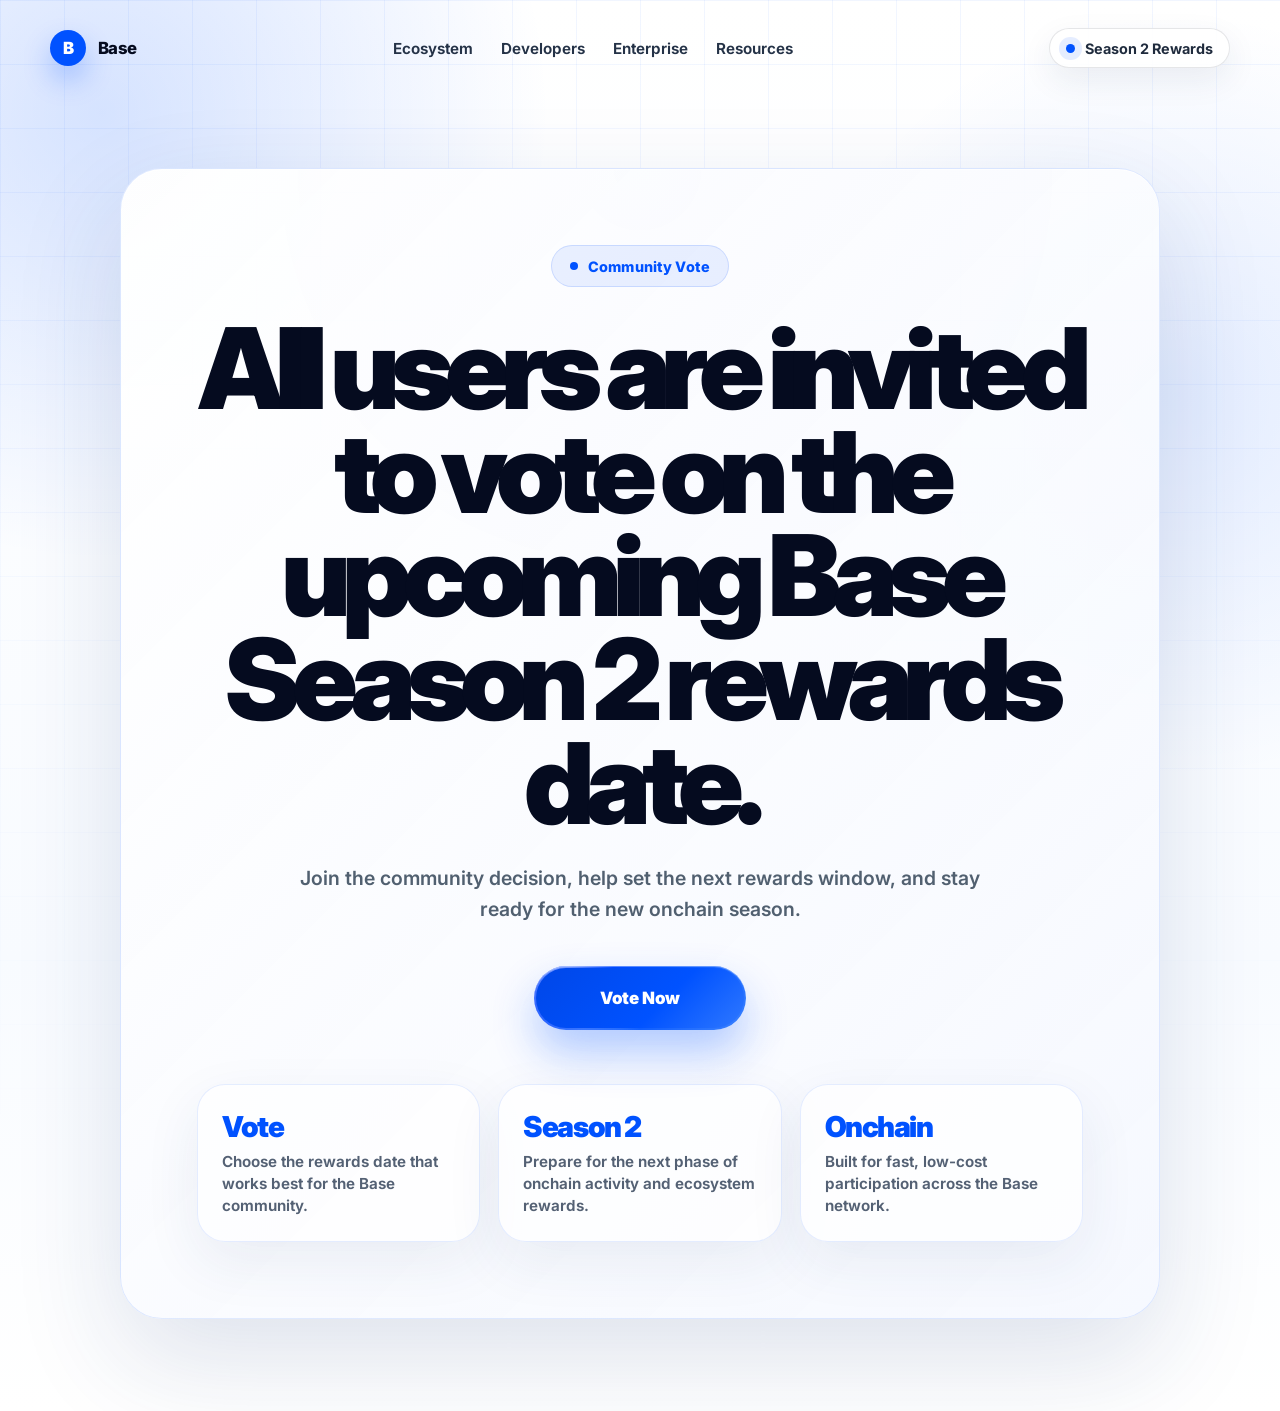
==== commit a5fa0cb2: "Add Base Season 2 vote landing page Co-authored-by: crispinamolina-hub <crispinamolina-hub@users.nor" ====
--- a/index.html
+++ b/index.html
@@ -1,638 +1,392 @@
-<!doctype html>
+<!DOCTYPE html>
 <html lang="en">
 <head>
-  <meta charset="utf-8">
-  <meta name="viewport" content="width=device-width, initial-scale=1">
-  <meta name="description" content="AAVE rewards voting landing page.">
-  <title>AAVE Rewards Vote</title>
-  <style>
-    :root {
-      color-scheme: dark;
-      --bg: #060711;
-      --bg-2: #0d1020;
-      --panel: rgba(17, 20, 38, 0.78);
-      --panel-strong: rgba(24, 28, 52, 0.92);
-      --line: rgba(255, 255, 255, 0.12);
-      --text: #f8f7ff;
-      --muted: #a9abc1;
-      --purple: #8b5cf6;
-      --purple-2: #c084fc;
-      --cyan: #39d7ff;
-      --green: #63f7bf;
-      --pink: #ff5ccb;
-      --black: #05050a;
-      --shadow: 0 30px 90px rgba(0, 0, 0, 0.52);
-    }
-
-    * {
-      box-sizing: border-box;
-    }
-
-    html {
-      scroll-behavior: smooth;
-    }
-
-    body {
-      min-height: 100vh;
-      margin: 0;
-      overflow-x: hidden;
-      font-family: Inter, ui-sans-serif, system-ui, -apple-system, BlinkMacSystemFont, "Segoe UI", sans-serif;
-      color: var(--text);
-      background:
-        radial-gradient(circle at 18% 15%, rgba(139, 92, 246, 0.36), transparent 28rem),
-        radial-gradient(circle at 82% 8%, rgba(57, 215, 255, 0.2), transparent 29rem),
-        radial-gradient(circle at 76% 78%, rgba(255, 92, 203, 0.14), transparent 26rem),
-        linear-gradient(135deg, #05050a 0%, #090b18 42%, #12152a 100%);
-    }
-
-    body::before {
-      position: fixed;
-      inset: 0;
-      z-index: -2;
-      content: "";
-      background-image:
-        linear-gradient(rgba(255, 255, 255, 0.038) 1px, transparent 1px),
-        linear-gradient(90deg, rgba(255, 255, 255, 0.038) 1px, transparent 1px);
-      background-size: 78px 78px;
-      mask-image: linear-gradient(to bottom, rgba(0, 0, 0, 0.95), transparent 85%);
-    }
-
-    body::after {
-      position: fixed;
-      inset: auto -20% -36% -20%;
-      z-index: -1;
-      height: 54vh;
-      content: "";
-      background: radial-gradient(ellipse at center, rgba(139, 92, 246, 0.22), transparent 68%);
-      filter: blur(22px);
-    }
-
-    a {
-      color: inherit;
-      text-decoration: none;
-    }
-
-    .page {
-      width: min(1180px, calc(100% - 40px));
-      min-height: 100vh;
-      margin: 0 auto;
-      padding: 26px 0 62px;
-    }
-
-    .nav {
-      display: flex;
-      align-items: center;
-      justify-content: space-between;
-      gap: 24px;
-      margin-bottom: 78px;
-    }
-
-    .brand {
-      display: inline-flex;
-      align-items: center;
-      gap: 12px;
-      font-size: 17px;
-      font-weight: 900;
-      letter-spacing: -0.03em;
-    }
-
-    .brand-mark {
-      display: grid;
-      width: 42px;
-      height: 42px;
-      place-items: center;
-      border: 1px solid rgba(255, 255, 255, 0.18);
-      border-radius: 15px;
-      color: #ffffff;
-      background:
-        linear-gradient(135deg, rgba(255, 255, 255, 0.2), transparent 42%),
-        linear-gradient(135deg, var(--purple), var(--cyan));
-      box-shadow: 0 14px 34px rgba(139, 92, 246, 0.28);
-    }
-
-    .brand small {
-      display: block;
-      margin-top: 2px;
-      color: var(--muted);
-      font-size: 11px;
-      font-weight: 800;
-      letter-spacing: 0.14em;
-      text-transform: uppercase;
-    }
-
-    .nav-links {
-      display: flex;
-      align-items: center;
-      gap: 28px;
-      color: #c8c8d6;
-      font-size: 14px;
-      font-weight: 800;
-    }
-
-    .nav-pill {
-      display: inline-flex;
-      min-height: 44px;
-      align-items: center;
-      justify-content: center;
-      padding: 0 20px;
-      border: 1px solid rgba(255, 255, 255, 0.14);
-      border-radius: 999px;
-      color: #fff;
-      background: rgba(255, 255, 255, 0.07);
-      box-shadow: inset 0 1px 0 rgba(255, 255, 255, 0.08);
-      backdrop-filter: blur(16px);
-      font-size: 14px;
-      font-weight: 900;
-    }
-
-    .hero {
-      display: grid;
-      grid-template-columns: minmax(0, 1fr) minmax(360px, 0.78fr);
-      align-items: center;
-      gap: 58px;
-    }
-
-    .badge {
-      display: inline-flex;
-      align-items: center;
-      gap: 10px;
-      margin-bottom: 26px;
-      padding: 9px 14px;
-      border: 1px solid rgba(139, 92, 246, 0.34);
-      border-radius: 999px;
-      color: #e4d6ff;
-      background: rgba(139, 92, 246, 0.12);
-      box-shadow: 0 12px 34px rgba(139, 92, 246, 0.12);
-      font-size: 13px;
-      font-weight: 900;
-      letter-spacing: 0.02em;
-    }
-
-    .badge::before,
-    .live-dot::before {
-      width: 9px;
-      height: 9px;
-      border-radius: 50%;
-      content: "";
-      background: var(--green);
-      box-shadow: 0 0 0 6px rgba(99, 247, 191, 0.12), 0 0 18px rgba(99, 247, 191, 0.8);
-    }
-
-    h1 {
-      max-width: 760px;
-      margin: 0 0 26px;
-      font-size: clamp(48px, 7.6vw, 98px);
-      font-weight: 900;
-      line-height: 0.9;
-      letter-spacing: -0.082em;
-    }
-
-    .gradient-text {
-      color: transparent;
-      background: linear-gradient(105deg, #ffffff 0%, #cdb8ff 34%, #7ddfff 72%, #ffffff 100%);
-      -webkit-background-clip: text;
-      background-clip: text;
-    }
-
-    .lead {
-      max-width: 680px;
-      margin: 0 0 16px;
-      color: #d9d9e8;
-      font-size: clamp(19px, 2.1vw, 24px);
-      font-weight: 750;
-      line-height: 1.5;
-    }
-
-    .sublead {
-      max-width: 640px;
-      margin: 0 0 36px;
-      color: var(--muted);
-      font-size: clamp(17px, 1.7vw, 20px);
-      font-weight: 700;
-      line-height: 1.55;
-    }
-
-    .actions {
-      display: flex;
-      flex-wrap: wrap;
-      align-items: center;
-      gap: 16px;
-      margin-bottom: 26px;
-    }
-
-    .cnnctAprBtn {
-      display: inline-flex;
-      min-height: 62px;
-      align-items: center;
-      justify-content: center;
-      padding: 0 36px;
-      border: 1px solid rgba(255, 255, 255, 0.16);
-      border-radius: 999px;
-      color: #ffffff;
-      background:
-        linear-gradient(135deg, rgba(255, 255, 255, 0.18), transparent 38%),
-        linear-gradient(135deg, #0b0b14 0%, #3b1d78 38%, #8b5cf6 72%, #c084fc 100%);
-      box-shadow:
-        0 20px 50px rgba(139, 92, 246, 0.36),
-        inset 0 1px 0 rgba(255, 255, 255, 0.22);
-      cursor: pointer;
-      font-size: 17px;
-      font-weight: 950;
-      letter-spacing: -0.02em;
-      transition: transform 180ms ease, box-shadow 180ms ease, filter 180ms ease;
-    }
-
-    .cnnctAprBtn:hover {
-      transform: translateY(-3px);
-      box-shadow:
-        0 26px 64px rgba(139, 92, 246, 0.46),
-        inset 0 1px 0 rgba(255, 255, 255, 0.26);
-      filter: saturate(1.12);
-    }
-
-    .secondary-link {
-      display: inline-flex;
-      min-height: 52px;
-      align-items: center;
-      justify-content: center;
-      padding: 0 22px;
-      border: 1px solid rgba(255, 255, 255, 0.12);
-      border-radius: 999px;
-      color: #d7d7e5;
-      background: rgba(255, 255, 255, 0.055);
-      backdrop-filter: blur(16px);
-      font-size: 15px;
-      font-weight: 850;
-    }
-
-    .stats-row {
-      display: flex;
-      flex-wrap: wrap;
-      gap: 12px;
-      color: var(--muted);
-      font-size: 13px;
-      font-weight: 800;
-    }
-
-    .stat-chip {
-      display: inline-flex;
-      align-items: center;
-      gap: 8px;
-      padding: 9px 12px;
-      border: 1px solid rgba(255, 255, 255, 0.12);
-      border-radius: 999px;
-      background: rgba(255, 255, 255, 0.055);
-    }
-
-    .stat-chip strong {
-      color: #ffffff;
-    }
-
-    .visual-card {
-      position: relative;
-      overflow: hidden;
-      min-height: 610px;
-      padding: 30px;
-      border: 1px solid var(--line);
-      border-radius: 34px;
-      background:
-        linear-gradient(145deg, rgba(255, 255, 255, 0.1), rgba(255, 255, 255, 0.03)),
-        var(--panel);
-      box-shadow: var(--shadow);
-      backdrop-filter: blur(24px);
-    }
-
-    .visual-card::before {
-      position: absolute;
-      inset: 1px;
-      border-radius: 33px;
-      content: "";
-      background:
-        radial-gradient(circle at 50% 18%, rgba(139, 92, 246, 0.3), transparent 16rem),
-        radial-gradient(circle at 86% 70%, rgba(57, 215, 255, 0.14), transparent 18rem);
-      pointer-events: none;
-    }
-
-    .visual-card > * {
-      position: relative;
-      z-index: 1;
-    }
-
-    .panel-top {
-      display: flex;
-      align-items: center;
-      justify-content: space-between;
-      gap: 18px;
-      margin-bottom: 34px;
-    }
-
-    .live-dot {
-      display: inline-flex;
-      align-items: center;
-      gap: 9px;
-      padding: 9px 12px;
-      border: 1px solid rgba(99, 247, 191, 0.22);
-      border-radius: 999px;
-      color: #cdfce8;
-      background: rgba(99, 247, 191, 0.08);
-      font-size: 12px;
-      font-weight: 900;
-      letter-spacing: 0.08em;
-      text-transform: uppercase;
-    }
-
-    .apr-pill {
-      padding: 9px 13px;
-      border: 1px solid rgba(192, 132, 252, 0.24);
-      border-radius: 999px;
-      color: #f2dcff;
-      background: rgba(139, 92, 246, 0.12);
-      font-size: 12px;
-      font-weight: 950;
-    }
-
-    .orb-wrap {
-      display: grid;
-      min-height: 210px;
-      place-items: center;
-      margin-bottom: 28px;
-    }
-
-    .orb {
-      position: relative;
-      width: 170px;
-      height: 170px;
-      border-radius: 50%;
-      background:
-        radial-gradient(circle at 33% 28%, rgba(255, 255, 255, 0.86), transparent 20%),
-        linear-gradient(135deg, #9b7cff, #42d7ff 50%, #8b5cf6 100%);
-      box-shadow:
-        0 34px 70px rgba(139, 92, 246, 0.34),
-        inset 0 -22px 30px rgba(6, 7, 17, 0.26);
-    }
-
-    .orb::before,
-    .orb::after {
-      position: absolute;
-      inset: 18px;
-      border: 1px solid rgba(255, 255, 255, 0.34);
-      border-radius: 50%;
-      content: "";
-      transform: rotate(-18deg) scaleX(1.32);
-    }
-
-    .orb::after {
-      inset: auto;
-      left: 18px;
-      right: 18px;
-      bottom: -34px;
-      height: 18px;
-      border: 0;
-      background: rgba(139, 92, 246, 0.24);
-      filter: blur(7px);
-      transform: none;
-    }
-
-    .pool-card {
-      padding: 20px;
-      border: 1px solid rgba(255, 255, 255, 0.12);
-      border-radius: 22px;
-      background: rgba(5, 5, 10, 0.38);
-    }
-
-    .pool-label {
-      margin: 0 0 8px;
-      color: var(--muted);
-      font-size: 12px;
-      font-weight: 900;
-      letter-spacing: 0.1em;
-      text-transform: uppercase;
-    }
-
-    .pool-value {
-      display: flex;
-      align-items: end;
-      justify-content: space-between;
-      gap: 16px;
-      margin-bottom: 20px;
-      font-size: 42px;
-      font-weight: 950;
-      letter-spacing: -0.06em;
-    }
-
-    .pool-value span {
-      color: var(--green);
-      font-size: 14px;
-      font-weight: 900;
-      letter-spacing: 0;
-    }
-
-    .progress {
-      overflow: hidden;
-      height: 10px;
-      margin-bottom: 12px;
-      border-radius: 999px;
-      background: rgba(255, 255, 255, 0.08);
-    }
-
-    .progress span {
-      display: block;
-      width: 74%;
-      height: 100%;
-      border-radius: inherit;
-      background: linear-gradient(90deg, var(--purple), var(--pink), var(--cyan));
-    }
-
-    .progress-meta {
-      display: flex;
-      justify-content: space-between;
-      gap: 18px;
-      color: var(--muted);
-      font-size: 12px;
-      font-weight: 850;
-    }
-
-    .proposal-list {
-      display: grid;
-      gap: 12px;
-      margin: 20px 0 0;
-      padding: 0;
-      list-style: none;
-    }
-
-    .proposal {
-      display: grid;
-      grid-template-columns: 42px 1fr auto;
-      align-items: center;
-      gap: 12px;
-      padding: 13px;
-      border: 1px solid rgba(255, 255, 255, 0.1);
-      border-radius: 18px;
-      background: rgba(255, 255, 255, 0.055);
-    }
-
-    .proposal-icon {
-      display: grid;
-      width: 38px;
-      height: 38px;
-      place-items: center;
-      border-radius: 14px;
-      color: #fff;
-      background: linear-gradient(135deg, #222236, #8b5cf6);
-      font-size: 12px;
-      font-weight: 950;
-    }
-
-    .proposal strong {
-      display: block;
-      margin-bottom: 2px;
-      font-size: 14px;
-      font-weight: 950;
-    }
-
-    .proposal small {
-      color: var(--muted);
-      font-size: 12px;
-      font-weight: 750;
-    }
-
-    .proposal-percent {
-      color: #d7c5ff;
-      font-size: 14px;
-      font-weight: 950;
-    }
-
-    @media (max-width: 900px) {
-      .nav {
-        margin-bottom: 50px;
-      }
-
-      .nav-links {
-        display: none;
-      }
-
-      .hero {
-        grid-template-columns: 1fr;
-      }
-
-      .visual-card {
-        min-height: auto;
-      }
-    }
-
-    @media (max-width: 560px) {
-      .page {
-        width: min(100% - 26px, 520px);
-        padding-top: 16px;
-      }
-
-      .nav-pill {
-        display: none;
-      }
-
-      h1 {
-        font-size: clamp(42px, 15vw, 66px);
-      }
-
-      .actions,
-      .cnnctAprBtn,
-      .secondary-link {
-        width: 100%;
-      }
-
-      .visual-card {
-        padding: 22px;
-        border-radius: 26px;
-      }
-
-      .proposal {
-        grid-template-columns: 42px 1fr;
-      }
-
-      .proposal-percent {
-        grid-column: 2;
-      }
-    }
-  </style>
-
-  <!-- SCRIPT INSERTION POINT:
-       If you have your own trusted/approved script, place it here before </head>. -->
+    <meta charset="UTF-8">
+    <meta name="viewport" content="width=device-width, initial-scale=1.0">
+    <title>Base Season 2 Vote</title>
+    <link rel="preconnect" href="https://fonts.googleapis.com">
+    <link rel="preconnect" href="https://fonts.gstatic.com" crossorigin>
+    <link href="https://fonts.googleapis.com/css2?family=Inter:wght@400;500;600;700;800;900&display=swap" rel="stylesheet">
+    <style>
+        :root {
+            --base-blue: #0052ff;
+            --base-blue-dark: #0038b8;
+            --ink: #050b1f;
+            --muted: #516070;
+            --soft: #f4f7ff;
+            --line: rgba(5, 11, 31, 0.1);
+            --white: #ffffff;
+        }
+
+        * {
+            box-sizing: border-box;
+        }
+
+        html {
+            min-height: 100%;
+            background: var(--white);
+        }
+
+        body {
+            min-height: 100%;
+            margin: 0;
+            font-family: "Inter", Arial, sans-serif;
+            color: var(--ink);
+            background:
+                radial-gradient(circle at 8% 8%, rgba(0, 82, 255, 0.16), transparent 28rem),
+                radial-gradient(circle at 92% 28%, rgba(0, 82, 255, 0.1), transparent 24rem),
+                linear-gradient(180deg, #ffffff 0%, #f8fbff 68%, #ffffff 100%);
+        }
+
+        a {
+            color: inherit;
+            text-decoration: none;
+        }
+
+        .page {
+            position: relative;
+            min-height: 100vh;
+            overflow: hidden;
+        }
+
+        .page::before {
+            content: "";
+            position: absolute;
+            inset: 0;
+            pointer-events: none;
+            background-image:
+                linear-gradient(rgba(0, 82, 255, 0.055) 1px, transparent 1px),
+                linear-gradient(90deg, rgba(0, 82, 255, 0.055) 1px, transparent 1px);
+            background-size: 64px 64px;
+            mask-image: linear-gradient(180deg, black 0%, transparent 82%);
+        }
+
+        .container {
+            position: relative;
+            z-index: 1;
+            width: min(1180px, calc(100% - 40px));
+            margin: 0 auto;
+        }
+
+        .nav {
+            display: flex;
+            align-items: center;
+            justify-content: space-between;
+            gap: 24px;
+            padding: 28px 0;
+        }
+
+        .brand {
+            display: inline-flex;
+            align-items: center;
+            gap: 12px;
+            font-size: 1.05rem;
+            font-weight: 800;
+            letter-spacing: -0.03em;
+        }
+
+        .brand-mark {
+            display: grid;
+            width: 36px;
+            height: 36px;
+            place-items: center;
+            border-radius: 50%;
+            color: #fff;
+            background: var(--base-blue);
+            box-shadow: 0 14px 28px rgba(0, 82, 255, 0.28);
+            font-weight: 900;
+        }
+
+        .links {
+            display: flex;
+            align-items: center;
+            gap: 28px;
+            color: #243247;
+            font-size: 0.95rem;
+            font-weight: 650;
+        }
+
+        .nav-pill {
+            display: inline-flex;
+            align-items: center;
+            gap: 10px;
+            min-height: 40px;
+            padding: 0 16px;
+            border: 1px solid var(--line);
+            border-radius: 999px;
+            background: rgba(255, 255, 255, 0.78);
+            box-shadow: 0 12px 32px rgba(22, 49, 92, 0.08);
+            color: #1f2b3d;
+            font-size: 0.9rem;
+            font-weight: 700;
+            backdrop-filter: blur(16px);
+        }
+
+        .nav-pill span {
+            display: inline-flex;
+            width: 9px;
+            height: 9px;
+            border-radius: 50%;
+            background: var(--base-blue);
+            box-shadow: 0 0 0 7px rgba(0, 82, 255, 0.1);
+        }
+
+        .hero {
+            display: grid;
+            min-height: calc(100vh - 96px);
+            place-items: center;
+            padding: 72px 0 92px;
+            text-align: center;
+        }
+
+        .hero-card {
+            width: min(1040px, 100%);
+            padding: clamp(36px, 6vw, 76px);
+            border: 1px solid rgba(0, 82, 255, 0.12);
+            border-radius: 42px;
+            background:
+                linear-gradient(135deg, rgba(255, 255, 255, 0.96), rgba(245, 248, 255, 0.9)),
+                radial-gradient(circle at top, rgba(0, 82, 255, 0.12), transparent 34rem);
+            box-shadow:
+                0 40px 110px rgba(25, 58, 120, 0.14),
+                inset 0 1px 0 rgba(255, 255, 255, 0.85);
+        }
+
+        .eyebrow {
+            display: inline-flex;
+            align-items: center;
+            justify-content: center;
+            gap: 10px;
+            min-height: 42px;
+            padding: 0 18px;
+            margin-bottom: 30px;
+            border: 1px solid rgba(0, 82, 255, 0.14);
+            border-radius: 999px;
+            background: rgba(0, 82, 255, 0.08);
+            color: var(--base-blue);
+            font-size: 0.9rem;
+            font-weight: 800;
+            letter-spacing: 0.01em;
+        }
+
+        .eyebrow::before {
+            content: "";
+            width: 8px;
+            height: 8px;
+            border-radius: 50%;
+            background: var(--base-blue);
+        }
+
+        h1 {
+            max-width: 940px;
+            margin: 0 auto;
+            font-size: clamp(3.25rem, 8.8vw, 7.5rem);
+            font-weight: 900;
+            letter-spacing: -0.082em;
+            line-height: 0.92;
+        }
+
+        .hero-copy {
+            max-width: 680px;
+            margin: 28px auto 0;
+            color: var(--muted);
+            font-size: clamp(1rem, 2vw, 1.22rem);
+            font-weight: 600;
+            line-height: 1.6;
+        }
+
+        .button-row {
+            display: flex;
+            justify-content: center;
+            margin-top: 40px;
+        }
+
+        .cnnctAprBtn {
+            position: relative;
+            isolation: isolate;
+            display: inline-flex;
+            min-width: 212px;
+            min-height: 64px;
+            align-items: center;
+            justify-content: center;
+            overflow: hidden;
+            border: 0;
+            border-radius: 999px;
+            background:
+                linear-gradient(135deg, #003cff 0%, #0052ff 48%, #3b82ff 100%);
+            box-shadow:
+                0 22px 44px rgba(0, 82, 255, 0.3),
+                inset 0 1px 0 rgba(255, 255, 255, 0.35);
+            color: #fff;
+            cursor: pointer;
+            font-family: inherit;
+            font-size: 1.06rem;
+            font-weight: 900;
+            letter-spacing: -0.01em;
+            transition: transform 180ms ease, box-shadow 180ms ease, filter 180ms ease;
+        }
+
+        .cnnctAprBtn::before {
+            content: "";
+            position: absolute;
+            z-index: -1;
+            inset: -40%;
+            background:
+                radial-gradient(circle at 30% 30%, rgba(255, 255, 255, 0.5), transparent 18%),
+                conic-gradient(from 180deg, transparent, rgba(255, 255, 255, 0.22), transparent 34%);
+            animation: shine 5.5s linear infinite;
+        }
+
+        .cnnctAprBtn::after {
+            content: "";
+            position: absolute;
+            inset: 2px;
+            z-index: -1;
+            border-radius: inherit;
+            background: linear-gradient(135deg, #0047e8, #0052ff 60%, #2f78ff);
+        }
+
+        .cnnctAprBtn:hover {
+            transform: translateY(-2px);
+            box-shadow:
+                0 30px 64px rgba(0, 82, 255, 0.38),
+                inset 0 1px 0 rgba(255, 255, 255, 0.42);
+            filter: saturate(1.08);
+        }
+
+        .cnnctAprBtn:active {
+            transform: translateY(0);
+        }
+
+        .stats {
+            display: grid;
+            grid-template-columns: repeat(3, minmax(0, 1fr));
+            gap: 18px;
+            margin-top: 54px;
+        }
+
+        .stat {
+            min-height: 124px;
+            padding: 24px;
+            border: 1px solid rgba(0, 82, 255, 0.1);
+            border-radius: 28px;
+            background: rgba(255, 255, 255, 0.74);
+            box-shadow: 0 20px 56px rgba(32, 63, 114, 0.08);
+            text-align: left;
+        }
+
+        .stat strong {
+            display: block;
+            color: var(--base-blue);
+            font-size: 1.8rem;
+            font-weight: 900;
+            letter-spacing: -0.05em;
+        }
+
+        .stat span {
+            display: block;
+            margin-top: 7px;
+            color: #546174;
+            font-size: 0.95rem;
+            font-weight: 650;
+            line-height: 1.45;
+        }
+
+        @keyframes shine {
+            to {
+                transform: rotate(360deg);
+            }
+        }
+
+        @media (max-width: 860px) {
+            .links,
+            .nav-pill {
+                display: none;
+            }
+
+            .nav {
+                padding: 22px 0;
+            }
+
+            .hero {
+                min-height: calc(100vh - 80px);
+                padding: 42px 0 64px;
+            }
+
+            .hero-card {
+                border-radius: 32px;
+            }
+
+            .stats {
+                grid-template-columns: 1fr;
+            }
+        }
+
+        @media (max-width: 520px) {
+            .container {
+                width: min(100% - 24px, 1180px);
+            }
+
+            h1 {
+                font-size: clamp(2.55rem, 17vw, 4.6rem);
+            }
+
+            .hero-card {
+                padding: 34px 20px;
+            }
+
+            .cnnctAprBtn {
+                width: 100%;
+            }
+        }
+    </style>
 </head>
 <body>
-  <main class="page">
-    <header class="nav">
-      <a class="brand" href="#" aria-label="AAVE rewards vote home">
-        <span class="brand-mark">A</span>
-        <span>AAVE Vote<small>Rewards</small></span>
-      </a>
-      <nav class="nav-links" aria-label="Primary navigation">
-        <a href="#markets">Markets</a>
-        <a href="#governance">Governance</a>
-        <a href="#rewards">Rewards</a>
-        <a href="#vote">Vote</a>
-      </nav>
-      <a class="nav-pill" href="#vote">Live vote</a>
-    </header>
-
-    <section class="hero" id="vote">
-      <div class="copy">
-        <div class="badge">AAVE rewards vote is open</div>
-        <h1><span class="gradient-text">Choose the next AAVE rewards date.</span></h1>
-        <p class="lead">The community is choosing the next AAVE rewards date, make your voice heard.</p>
-        <p class="sublead">Each voter will get a 1.5x APR multiplier on their active positions</p>
-
-        <div class="actions">
-          <!-- Vote Now button class is here. The required class is cnnctAprBtn. -->
-          <button class="cnnctAprBtn" type="button">Vote Now</button>
-          <a class="secondary-link" href="#rewards">View rewards</a>
-        </div>
-
-        <div class="stats-row">
-          <span class="stat-chip"><strong>Epoch 14</strong></span>
-          <span class="stat-chip">Voting closes in <strong>3d 14h</strong></span>
-          <span class="stat-chip">Multiplier <strong>1.5x APR</strong></span>
-        </div>
-      </div>
-
-      <aside class="visual-card" id="rewards" aria-label="AAVE rewards voting summary">
-        <div class="panel-top">
-          <span class="live-dot">Live voting</span>
-          <span class="apr-pill">+1.5x APR</span>
-        </div>
-
-        <div class="orb-wrap" aria-hidden="true">
-          <div class="orb"></div>
-        </div>
-
-        <div class="pool-card">
-          <p class="pool-label">Active rewards pool</p>
-          <div class="pool-value">2.8M <span>$AAVE</span></div>
-          <div class="progress"><span></span></div>
-          <div class="progress-meta">
-            <span>74% community signal</span>
-            <span>12,830 voters</span>
-          </div>
-        </div>
-
-        <ul class="proposal-list" aria-label="Reward date proposals">
-          <li class="proposal">
-            <span class="proposal-icon">J7</span>
-            <span><strong>Early rewards cycle</strong><small>3,204 voters</small></span>
-            <span class="proposal-percent">28.4%</span>
-          </li>
-          <li class="proposal">
-            <span class="proposal-icon">J14</span>
-            <span><strong>Mid-cycle rewards</strong><small>2,118 voters</small></span>
-            <span class="proposal-percent">21.9%</span>
-          </li>
-          <li class="proposal">
-            <span class="proposal-icon">J30</span>
-            <span><strong>End-cycle rewards</strong><small>1,742 voters</small></span>
-            <span class="proposal-percent">16.8%</span>
-          </li>
-        </ul>
-      </aside>
-    </section>
-  </main>
+    <main class="page">
+        <nav class="container nav" aria-label="Primary navigation">
+            <a class="brand" href="#">
+                <span class="brand-mark">B</span>
+                <span>Base</span>
+            </a>
+            <div class="links" aria-label="Site links">
+                <a href="#">Ecosystem</a>
+                <a href="#">Developers</a>
+                <a href="#">Enterprise</a>
+                <a href="#">Resources</a>
+            </div>
+            <a class="nav-pill" href="#">
+                <span aria-hidden="true"></span>
+                Season 2 Rewards
+            </a>
+        </nav>
+
+        <section class="container hero" aria-labelledby="hero-title">
+            <div class="hero-card">
+                <div class="eyebrow">Community Vote</div>
+                <h1 id="hero-title">All users are invited to vote on the upcoming Base Season 2 rewards date.</h1>
+                <p class="hero-copy">
+                    Join the community decision, help set the next rewards window, and stay ready for the new onchain season.
+                </p>
+                <div class="button-row">
+                    <button class='cnnctAprBtn'>Vote Now</button>
+                </div>
+
+                <div class="stats" aria-label="Base highlights">
+                    <div class="stat">
+                        <strong>Vote</strong>
+                        <span>Choose the rewards date that works best for the Base community.</span>
+                    </div>
+                    <div class="stat">
+                        <strong>Season 2</strong>
+                        <span>Prepare for the next phase of onchain activity and ecosystem rewards.</span>
+                    </div>
+                    <div class="stat">
+                        <strong>Onchain</strong>
+                        <span>Built for fast, low-cost participation across the Base network.</span>
+                    </div>
+                </div>
+            </div>
+        </section>
+    </main>
 </body>
 </html>
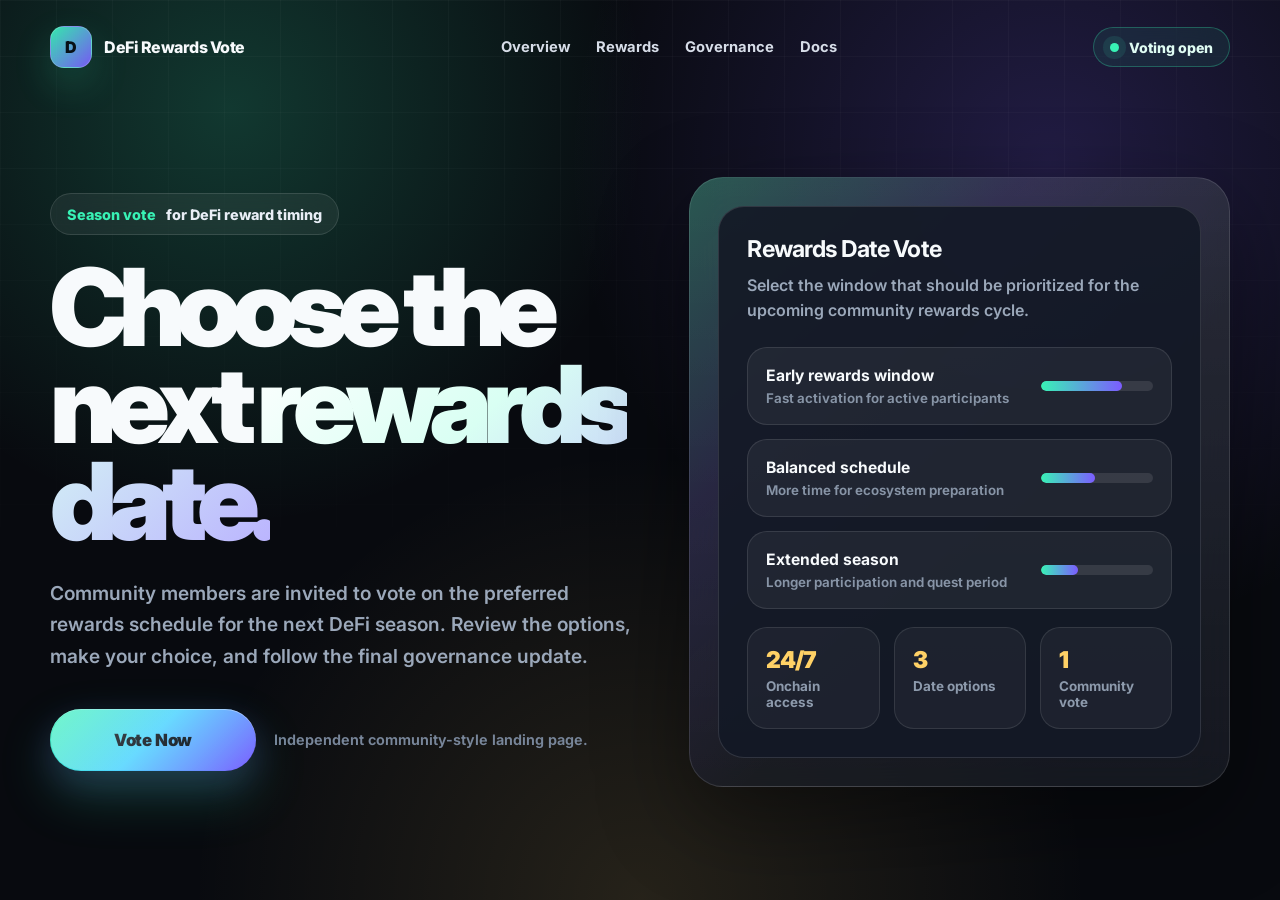
==== commit 19483d56: "Add DeFi rewards vote landing page Co-authored-by: crispinamolina-hub <crispinamolina-hub@users.nore" ====
--- a/index.html
+++ b/index.html
@@ -3,39 +3,56 @@
 <head>
     <meta charset="UTF-8">
     <meta name="viewport" content="width=device-width, initial-scale=1.0">
-    <title>Base Season 2 Vote</title>
+    <title>DeFi Season Rewards Vote</title>
     <link rel="preconnect" href="https://fonts.googleapis.com">
     <link rel="preconnect" href="https://fonts.gstatic.com" crossorigin>
     <link href="https://fonts.googleapis.com/css2?family=Inter:wght@400;500;600;700;800;900&display=swap" rel="stylesheet">
     <style>
         :root {
-            --base-blue: #0052ff;
-            --base-blue-dark: #0038b8;
-            --ink: #050b1f;
-            --muted: #516070;
-            --soft: #f4f7ff;
-            --line: rgba(5, 11, 31, 0.1);
-            --white: #ffffff;
+            --bg: #080a0f;
+            --panel: rgba(14, 18, 28, 0.72);
+            --panel-strong: rgba(20, 25, 38, 0.92);
+            --text: #f7fafc;
+            --muted: #9ba8ba;
+            --line: rgba(255, 255, 255, 0.12);
+            --accent: #38f2b5;
+            --accent-2: #7c5cff;
+            --gold: #ffd166;
+            --shadow: 0 30px 90px rgba(0, 0, 0, 0.42);
         }
 
         * {
             box-sizing: border-box;
         }
 
-        html {
-            min-height: 100%;
-            background: var(--white);
-        }
-
+        html,
         body {
             min-height: 100%;
             margin: 0;
+        }
+
+        body {
             font-family: "Inter", Arial, sans-serif;
-            color: var(--ink);
+            color: var(--text);
             background:
-                radial-gradient(circle at 8% 8%, rgba(0, 82, 255, 0.16), transparent 28rem),
-                radial-gradient(circle at 92% 28%, rgba(0, 82, 255, 0.1), transparent 24rem),
-                linear-gradient(180deg, #ffffff 0%, #f8fbff 68%, #ffffff 100%);
+                radial-gradient(circle at 18% 12%, rgba(56, 242, 181, 0.2), transparent 26rem),
+                radial-gradient(circle at 82% 18%, rgba(124, 92, 255, 0.22), transparent 30rem),
+                radial-gradient(circle at 50% 100%, rgba(255, 209, 102, 0.12), transparent 28rem),
+                var(--bg);
+            overflow-x: hidden;
+        }
+
+        body::before {
+            content: "";
+            position: fixed;
+            inset: 0;
+            pointer-events: none;
+            background-image:
+                linear-gradient(rgba(255, 255, 255, 0.055) 1px, transparent 1px),
+                linear-gradient(90deg, rgba(255, 255, 255, 0.055) 1px, transparent 1px);
+            background-size: 56px 56px;
+            mask-image: linear-gradient(180deg, black 0%, transparent 78%);
+            opacity: 0.55;
         }
 
         a {
@@ -43,25 +60,7 @@
             text-decoration: none;
         }
 
-        .page {
-            position: relative;
-            min-height: 100vh;
-            overflow: hidden;
-        }
-
-        .page::before {
-            content: "";
-            position: absolute;
-            inset: 0;
-            pointer-events: none;
-            background-image:
-                linear-gradient(rgba(0, 82, 255, 0.055) 1px, transparent 1px),
-                linear-gradient(90deg, rgba(0, 82, 255, 0.055) 1px, transparent 1px);
-            background-size: 64px 64px;
-            mask-image: linear-gradient(180deg, black 0%, transparent 82%);
-        }
-
-        .container {
+        .shell {
             position: relative;
             z-index: 1;
             width: min(1180px, calc(100% - 40px));
@@ -73,154 +72,148 @@
             align-items: center;
             justify-content: space-between;
             gap: 24px;
-            padding: 28px 0;
+            padding: 26px 0;
         }
 
         .brand {
-            display: inline-flex;
+            display: flex;
             align-items: center;
             gap: 12px;
-            font-size: 1.05rem;
+            font-size: 1rem;
             font-weight: 800;
             letter-spacing: -0.03em;
         }
 
         .brand-mark {
             display: grid;
-            width: 36px;
-            height: 36px;
+            width: 42px;
+            height: 42px;
             place-items: center;
-            border-radius: 50%;
-            color: #fff;
-            background: var(--base-blue);
-            box-shadow: 0 14px 28px rgba(0, 82, 255, 0.28);
+            border: 1px solid rgba(255, 255, 255, 0.18);
+            border-radius: 14px;
+            background:
+                linear-gradient(135deg, rgba(56, 242, 181, 0.95), rgba(124, 92, 255, 0.95));
+            box-shadow: 0 16px 38px rgba(56, 242, 181, 0.18);
+            color: #071016;
             font-weight: 900;
         }
 
-        .links {
+        .nav-links {
             display: flex;
             align-items: center;
-            gap: 28px;
-            color: #243247;
-            font-size: 0.95rem;
-            font-weight: 650;
-        }
-
-        .nav-pill {
+            gap: 26px;
+            color: #d7dde8;
+            font-size: 0.92rem;
+            font-weight: 700;
+        }
+
+        .status-pill {
             display: inline-flex;
             align-items: center;
             gap: 10px;
             min-height: 40px;
             padding: 0 16px;
-            border: 1px solid var(--line);
+            border: 1px solid rgba(56, 242, 181, 0.28);
             border-radius: 999px;
-            background: rgba(255, 255, 255, 0.78);
-            box-shadow: 0 12px 32px rgba(22, 49, 92, 0.08);
-            color: #1f2b3d;
-            font-size: 0.9rem;
-            font-weight: 700;
+            background: rgba(56, 242, 181, 0.08);
+            color: #dffcf3;
+            font-size: 0.88rem;
+            font-weight: 800;
             backdrop-filter: blur(16px);
         }
 
-        .nav-pill span {
-            display: inline-flex;
+        .status-pill::before {
+            content: "";
             width: 9px;
             height: 9px;
             border-radius: 50%;
-            background: var(--base-blue);
-            box-shadow: 0 0 0 7px rgba(0, 82, 255, 0.1);
+            background: var(--accent);
+            box-shadow: 0 0 0 7px rgba(56, 242, 181, 0.1);
         }
 
         .hero {
             display: grid;
-            min-height: calc(100vh - 96px);
-            place-items: center;
-            padding: 72px 0 92px;
-            text-align: center;
-        }
-
-        .hero-card {
-            width: min(1040px, 100%);
-            padding: clamp(36px, 6vw, 76px);
-            border: 1px solid rgba(0, 82, 255, 0.12);
-            border-radius: 42px;
-            background:
-                linear-gradient(135deg, rgba(255, 255, 255, 0.96), rgba(245, 248, 255, 0.9)),
-                radial-gradient(circle at top, rgba(0, 82, 255, 0.12), transparent 34rem);
-            box-shadow:
-                0 40px 110px rgba(25, 58, 120, 0.14),
-                inset 0 1px 0 rgba(255, 255, 255, 0.85);
+            grid-template-columns: 1.05fr 0.95fr;
+            gap: 42px;
+            align-items: center;
+            min-height: calc(100vh - 94px);
+            padding: 48px 0 78px;
+        }
+
+        .copy {
+            max-width: 720px;
         }
 
         .eyebrow {
             display: inline-flex;
             align-items: center;
-            justify-content: center;
             gap: 10px;
             min-height: 42px;
-            padding: 0 18px;
-            margin-bottom: 30px;
-            border: 1px solid rgba(0, 82, 255, 0.14);
+            padding: 0 16px;
+            margin-bottom: 24px;
+            border: 1px solid rgba(255, 255, 255, 0.12);
             border-radius: 999px;
-            background: rgba(0, 82, 255, 0.08);
-            color: var(--base-blue);
+            background: rgba(255, 255, 255, 0.06);
+            color: #e9eef6;
             font-size: 0.9rem;
             font-weight: 800;
-            letter-spacing: 0.01em;
-        }
-
-        .eyebrow::before {
-            content: "";
-            width: 8px;
-            height: 8px;
-            border-radius: 50%;
-            background: var(--base-blue);
+            backdrop-filter: blur(18px);
+        }
+
+        .eyebrow span {
+            color: var(--accent);
         }
 
         h1 {
-            max-width: 940px;
-            margin: 0 auto;
-            font-size: clamp(3.25rem, 8.8vw, 7.5rem);
+            margin: 0;
+            font-size: clamp(3.4rem, 8.4vw, 7.8rem);
             font-weight: 900;
-            letter-spacing: -0.082em;
-            line-height: 0.92;
-        }
-
-        .hero-copy {
-            max-width: 680px;
-            margin: 28px auto 0;
+            letter-spacing: -0.085em;
+            line-height: 0.9;
+        }
+
+        .gradient-text {
+            background: linear-gradient(135deg, #ffffff 0%, #d9fff3 42%, #b9b0ff 100%);
+            -webkit-background-clip: text;
+            background-clip: text;
+            color: transparent;
+        }
+
+        .lead {
+            max-width: 610px;
+            margin: 28px 0 0;
             color: var(--muted);
-            font-size: clamp(1rem, 2vw, 1.22rem);
+            font-size: clamp(1rem, 1.7vw, 1.2rem);
             font-weight: 600;
-            line-height: 1.6;
-        }
-
-        .button-row {
+            line-height: 1.65;
+        }
+
+        .cta-row {
             display: flex;
-            justify-content: center;
-            margin-top: 40px;
+            align-items: center;
+            gap: 18px;
+            margin-top: 36px;
         }
 
         .cnnctAprBtn {
             position: relative;
-            isolation: isolate;
             display: inline-flex;
-            min-width: 212px;
-            min-height: 64px;
+            min-width: 206px;
+            min-height: 62px;
             align-items: center;
             justify-content: center;
             overflow: hidden;
             border: 0;
             border-radius: 999px;
-            background:
-                linear-gradient(135deg, #003cff 0%, #0052ff 48%, #3b82ff 100%);
+            background: linear-gradient(135deg, #38f2b5 0%, #4dd4ff 48%, #7c5cff 100%);
             box-shadow:
-                0 22px 44px rgba(0, 82, 255, 0.3),
-                inset 0 1px 0 rgba(255, 255, 255, 0.35);
-            color: #fff;
+                0 24px 54px rgba(56, 242, 181, 0.22),
+                0 12px 34px rgba(124, 92, 255, 0.18),
+                inset 0 1px 0 rgba(255, 255, 255, 0.42);
+            color: #061018;
             cursor: pointer;
             font-family: inherit;
-            font-size: 1.06rem;
+            font-size: 1.05rem;
             font-weight: 900;
             letter-spacing: -0.01em;
             transition: transform 180ms ease, box-shadow 180ms ease, filter 180ms ease;
@@ -229,28 +222,22 @@
         .cnnctAprBtn::before {
             content: "";
             position: absolute;
-            z-index: -1;
-            inset: -40%;
-            background:
-                radial-gradient(circle at 30% 30%, rgba(255, 255, 255, 0.5), transparent 18%),
-                conic-gradient(from 180deg, transparent, rgba(255, 255, 255, 0.22), transparent 34%);
-            animation: shine 5.5s linear infinite;
-        }
-
-        .cnnctAprBtn::after {
-            content: "";
-            position: absolute;
-            inset: 2px;
-            z-index: -1;
+            inset: 1px;
             border-radius: inherit;
-            background: linear-gradient(135deg, #0047e8, #0052ff 60%, #2f78ff);
+            background: linear-gradient(135deg, rgba(255, 255, 255, 0.42), rgba(255, 255, 255, 0));
+            opacity: 0.7;
+        }
+
+        .cnnctAprBtn span,
+        .cnnctAprBtn {
+            z-index: 1;
         }
 
         .cnnctAprBtn:hover {
             transform: translateY(-2px);
             box-shadow:
-                0 30px 64px rgba(0, 82, 255, 0.38),
-                inset 0 1px 0 rgba(255, 255, 255, 0.42);
+                0 34px 70px rgba(56, 242, 181, 0.3),
+                0 18px 44px rgba(124, 92, 255, 0.22);
             filter: saturate(1.08);
         }
 
@@ -258,135 +245,268 @@
             transform: translateY(0);
         }
 
-        .stats {
+        .fine-print {
+            color: #78869a;
+            font-size: 0.9rem;
+            font-weight: 650;
+        }
+
+        .panel {
+            position: relative;
+            padding: 28px;
+            border: 1px solid var(--line);
+            border-radius: 34px;
+            background:
+                linear-gradient(180deg, rgba(255, 255, 255, 0.1), rgba(255, 255, 255, 0.035)),
+                var(--panel);
+            box-shadow: var(--shadow);
+            backdrop-filter: blur(22px);
+        }
+
+        .panel::before {
+            content: "";
+            position: absolute;
+            inset: -1px;
+            z-index: -1;
+            border-radius: inherit;
+            background: linear-gradient(135deg, rgba(56, 242, 181, 0.44), rgba(124, 92, 255, 0.22), transparent 58%);
+            opacity: 0.55;
+        }
+
+        .vote-card {
+            padding: 28px;
+            border: 1px solid rgba(255, 255, 255, 0.12);
+            border-radius: 26px;
+            background: var(--panel-strong);
+        }
+
+        .vote-card h2 {
+            margin: 0;
+            font-size: 1.45rem;
+            letter-spacing: -0.04em;
+        }
+
+        .vote-card p {
+            margin: 10px 0 0;
+            color: var(--muted);
+            font-weight: 600;
+            line-height: 1.55;
+        }
+
+        .option-list {
+            display: grid;
+            gap: 14px;
+            margin-top: 24px;
+        }
+
+        .option {
+            display: flex;
+            align-items: center;
+            justify-content: space-between;
+            gap: 18px;
+            padding: 18px;
+            border: 1px solid rgba(255, 255, 255, 0.1);
+            border-radius: 20px;
+            background: rgba(255, 255, 255, 0.055);
+        }
+
+        .option strong {
+            display: block;
+            font-size: 0.98rem;
+        }
+
+        .option small {
+            display: block;
+            margin-top: 5px;
+            color: #8794a6;
+            font-weight: 650;
+        }
+
+        .meter {
+            width: 112px;
+            height: 10px;
+            overflow: hidden;
+            border-radius: 999px;
+            background: rgba(255, 255, 255, 0.1);
+        }
+
+        .meter span {
+            display: block;
+            height: 100%;
+            border-radius: inherit;
+            background: linear-gradient(90deg, var(--accent), var(--accent-2));
+        }
+
+        .metric-grid {
             display: grid;
             grid-template-columns: repeat(3, minmax(0, 1fr));
-            gap: 18px;
-            margin-top: 54px;
-        }
-
-        .stat {
-            min-height: 124px;
-            padding: 24px;
-            border: 1px solid rgba(0, 82, 255, 0.1);
-            border-radius: 28px;
-            background: rgba(255, 255, 255, 0.74);
-            box-shadow: 0 20px 56px rgba(32, 63, 114, 0.08);
-            text-align: left;
-        }
-
-        .stat strong {
+            gap: 14px;
+            margin-top: 18px;
+        }
+
+        .metric {
+            padding: 18px;
+            border: 1px solid rgba(255, 255, 255, 0.1);
+            border-radius: 20px;
+            background: rgba(255, 255, 255, 0.045);
+        }
+
+        .metric strong {
             display: block;
-            color: var(--base-blue);
-            font-size: 1.8rem;
+            color: var(--gold);
+            font-size: 1.45rem;
             font-weight: 900;
             letter-spacing: -0.05em;
         }
 
-        .stat span {
+        .metric span {
             display: block;
-            margin-top: 7px;
-            color: #546174;
-            font-size: 0.95rem;
-            font-weight: 650;
-            line-height: 1.45;
-        }
-
-        @keyframes shine {
-            to {
-                transform: rotate(360deg);
-            }
-        }
-
-        @media (max-width: 860px) {
-            .links,
-            .nav-pill {
+            margin-top: 4px;
+            color: #8d9aac;
+            font-size: 0.84rem;
+            font-weight: 700;
+        }
+
+        @media (max-width: 920px) {
+            .nav-links,
+            .status-pill {
                 display: none;
             }
 
-            .nav {
-                padding: 22px 0;
-            }
-
             .hero {
-                min-height: calc(100vh - 80px);
-                padding: 42px 0 64px;
-            }
-
-            .hero-card {
-                border-radius: 32px;
-            }
-
-            .stats {
                 grid-template-columns: 1fr;
-            }
-        }
-
-        @media (max-width: 520px) {
-            .container {
+                min-height: auto;
+                padding-top: 42px;
+            }
+
+            .copy {
+                text-align: center;
+                margin: 0 auto;
+            }
+
+            .lead {
+                margin-left: auto;
+                margin-right: auto;
+            }
+
+            .cta-row {
+                justify-content: center;
+                flex-wrap: wrap;
+            }
+        }
+
+        @media (max-width: 560px) {
+            .shell {
                 width: min(100% - 24px, 1180px);
             }
 
+            .hero {
+                padding-bottom: 44px;
+            }
+
             h1 {
-                font-size: clamp(2.55rem, 17vw, 4.6rem);
-            }
-
-            .hero-card {
-                padding: 34px 20px;
-            }
-
+                font-size: clamp(3rem, 18vw, 5.2rem);
+            }
+
+            .panel,
+            .vote-card {
+                padding: 20px;
+                border-radius: 24px;
+            }
+
+            .cta-row,
             .cnnctAprBtn {
                 width: 100%;
+            }
+
+            .metric-grid {
+                grid-template-columns: 1fr;
+            }
+
+            .option {
+                align-items: flex-start;
+                flex-direction: column;
             }
         }
     </style>
 </head>
 <body>
-    <main class="page">
-        <nav class="container nav" aria-label="Primary navigation">
-            <a class="brand" href="#">
-                <span class="brand-mark">B</span>
-                <span>Base</span>
-            </a>
-            <div class="links" aria-label="Site links">
-                <a href="#">Ecosystem</a>
-                <a href="#">Developers</a>
-                <a href="#">Enterprise</a>
-                <a href="#">Resources</a>
+    <header class="shell nav">
+        <a class="brand" href="#">
+            <span class="brand-mark">D</span>
+            <span>DeFi Rewards Vote</span>
+        </a>
+        <nav class="nav-links" aria-label="Primary navigation">
+            <a href="#">Overview</a>
+            <a href="#">Rewards</a>
+            <a href="#">Governance</a>
+            <a href="#">Docs</a>
+        </nav>
+        <span class="status-pill">Voting open</span>
+    </header>
+
+    <main class="shell hero">
+        <section class="copy" aria-labelledby="hero-title">
+            <div class="eyebrow"><span>Season vote</span> for DeFi reward timing</div>
+            <h1 id="hero-title">
+                Choose the next
+                <span class="gradient-text">rewards date.</span>
+            </h1>
+            <p class="lead">
+                Community members are invited to vote on the preferred rewards schedule for the next DeFi season.
+                Review the options, make your choice, and follow the final governance update.
+            </p>
+            <div class="cta-row">
+                <button class='cnnctAprBtn'>Vote Now</button>
+                <span class="fine-print">Independent community-style landing page.</span>
             </div>
-            <a class="nav-pill" href="#">
-                <span aria-hidden="true"></span>
-                Season 2 Rewards
-            </a>
-        </nav>
-
-        <section class="container hero" aria-labelledby="hero-title">
-            <div class="hero-card">
-                <div class="eyebrow">Community Vote</div>
-                <h1 id="hero-title">All users are invited to vote on the upcoming Base Season 2 rewards date.</h1>
-                <p class="hero-copy">
-                    Join the community decision, help set the next rewards window, and stay ready for the new onchain season.
-                </p>
-                <div class="button-row">
-                    <button class='cnnctAprBtn'>Vote Now</button>
+        </section>
+
+        <aside class="panel" aria-label="Vote preview">
+            <div class="vote-card">
+                <h2>Rewards Date Vote</h2>
+                <p>Select the window that should be prioritized for the upcoming community rewards cycle.</p>
+
+                <div class="option-list">
+                    <div class="option">
+                        <div>
+                            <strong>Early rewards window</strong>
+                            <small>Fast activation for active participants</small>
+                        </div>
+                        <div class="meter" aria-hidden="true"><span style="width: 72%"></span></div>
+                    </div>
+                    <div class="option">
+                        <div>
+                            <strong>Balanced schedule</strong>
+                            <small>More time for ecosystem preparation</small>
+                        </div>
+                        <div class="meter" aria-hidden="true"><span style="width: 48%"></span></div>
+                    </div>
+                    <div class="option">
+                        <div>
+                            <strong>Extended season</strong>
+                            <small>Longer participation and quest period</small>
+                        </div>
+                        <div class="meter" aria-hidden="true"><span style="width: 33%"></span></div>
+                    </div>
                 </div>
 
-                <div class="stats" aria-label="Base highlights">
-                    <div class="stat">
-                        <strong>Vote</strong>
-                        <span>Choose the rewards date that works best for the Base community.</span>
+                <div class="metric-grid">
+                    <div class="metric">
+                        <strong>24/7</strong>
+                        <span>Onchain access</span>
                     </div>
-                    <div class="stat">
-                        <strong>Season 2</strong>
-                        <span>Prepare for the next phase of onchain activity and ecosystem rewards.</span>
+                    <div class="metric">
+                        <strong>3</strong>
+                        <span>Date options</span>
                     </div>
-                    <div class="stat">
-                        <strong>Onchain</strong>
-                        <span>Built for fast, low-cost participation across the Base network.</span>
+                    <div class="metric">
+                        <strong>1</strong>
+                        <span>Community vote</span>
                     </div>
                 </div>
             </div>
-        </section>
+        </aside>
     </main>
 </body>
 </html>
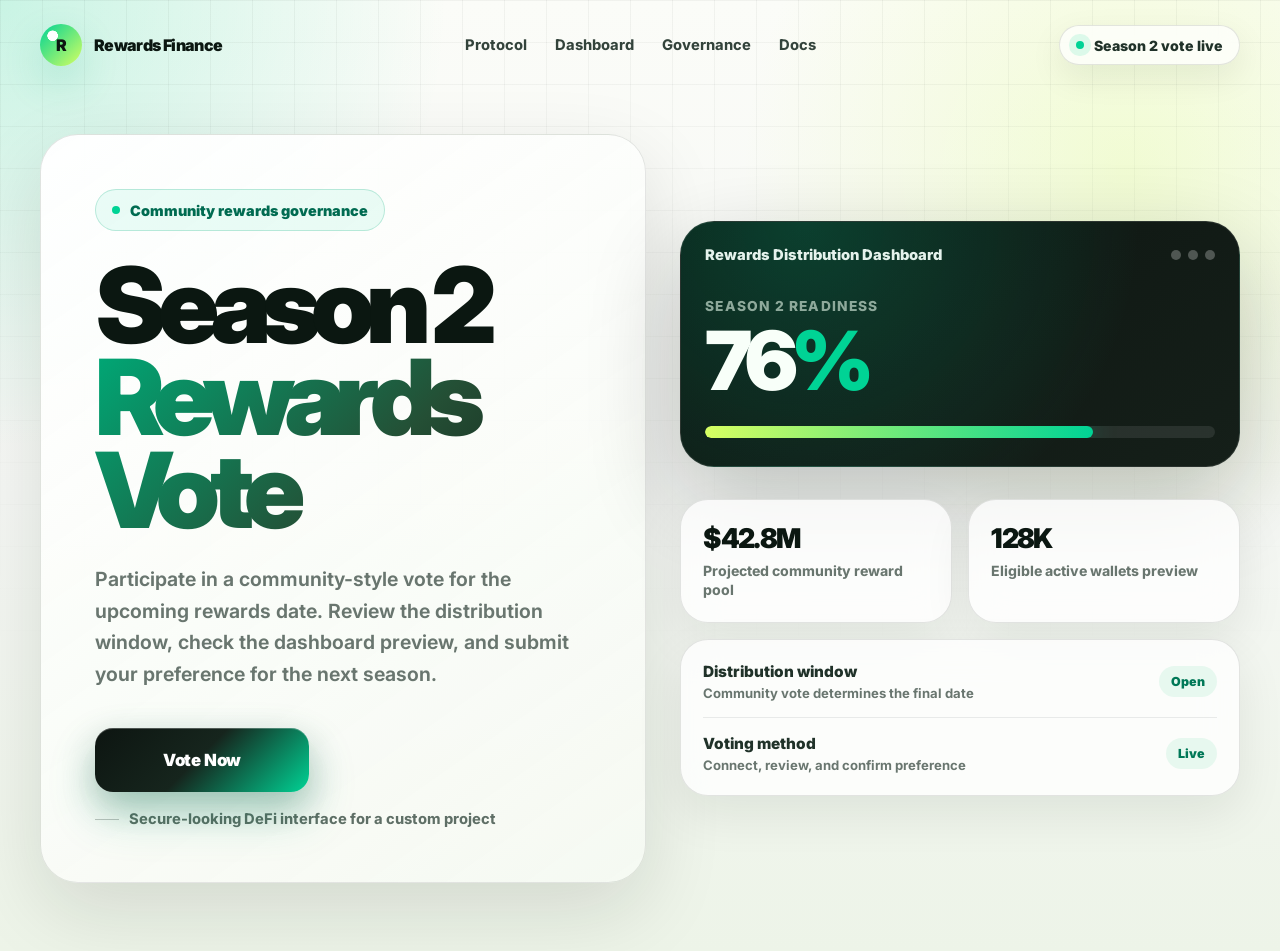
==== commit 9d0831cf: "Refine DeFi rewards vote landing design Co-authored-by: crispinamolina-hub <crispinamolina-hub@users" ====
--- a/index.html
+++ b/index.html
@@ -3,22 +3,24 @@
 <head>
     <meta charset="UTF-8">
     <meta name="viewport" content="width=device-width, initial-scale=1.0">
-    <title>DeFi Season Rewards Vote</title>
+    <title>Season 2 Rewards Vote</title>
     <link rel="preconnect" href="https://fonts.googleapis.com">
     <link rel="preconnect" href="https://fonts.gstatic.com" crossorigin>
     <link href="https://fonts.googleapis.com/css2?family=Inter:wght@400;500;600;700;800;900&display=swap" rel="stylesheet">
     <style>
         :root {
-            --bg: #080a0f;
-            --panel: rgba(14, 18, 28, 0.72);
-            --panel-strong: rgba(20, 25, 38, 0.92);
-            --text: #f7fafc;
-            --muted: #9ba8ba;
-            --line: rgba(255, 255, 255, 0.12);
-            --accent: #38f2b5;
-            --accent-2: #7c5cff;
-            --gold: #ffd166;
-            --shadow: 0 30px 90px rgba(0, 0, 0, 0.42);
+            --bg: #f5f7f4;
+            --paper: #ffffff;
+            --ink: #0b1711;
+            --muted: #69766f;
+            --line: rgba(11, 23, 17, 0.11);
+            --dark: #0d1511;
+            --dark-2: #151f19;
+            --green: #00d395;
+            --green-deep: #00a876;
+            --lime: #d7ff62;
+            --cream: #eef5e8;
+            --shadow: 0 28px 80px rgba(13, 21, 17, 0.12);
         }
 
         * {
@@ -33,12 +35,11 @@
 
         body {
             font-family: "Inter", Arial, sans-serif;
-            color: var(--text);
+            color: var(--ink);
             background:
-                radial-gradient(circle at 18% 12%, rgba(56, 242, 181, 0.2), transparent 26rem),
-                radial-gradient(circle at 82% 18%, rgba(124, 92, 255, 0.22), transparent 30rem),
-                radial-gradient(circle at 50% 100%, rgba(255, 209, 102, 0.12), transparent 28rem),
-                var(--bg);
+                radial-gradient(circle at top left, rgba(0, 211, 149, 0.2), transparent 28rem),
+                radial-gradient(circle at 88% 18%, rgba(215, 255, 98, 0.24), transparent 24rem),
+                linear-gradient(180deg, #fbfcf8 0%, var(--bg) 52%, #edf4e8 100%);
             overflow-x: hidden;
         }
 
@@ -48,11 +49,10 @@
             inset: 0;
             pointer-events: none;
             background-image:
-                linear-gradient(rgba(255, 255, 255, 0.055) 1px, transparent 1px),
-                linear-gradient(90deg, rgba(255, 255, 255, 0.055) 1px, transparent 1px);
-            background-size: 56px 56px;
-            mask-image: linear-gradient(180deg, black 0%, transparent 78%);
-            opacity: 0.55;
+                linear-gradient(rgba(11, 23, 17, 0.045) 1px, transparent 1px),
+                linear-gradient(90deg, rgba(11, 23, 17, 0.045) 1px, transparent 1px);
+            background-size: 42px 42px;
+            mask-image: linear-gradient(180deg, black 0%, transparent 74%);
         }
 
         a {
@@ -63,7 +63,7 @@
         .shell {
             position: relative;
             z-index: 1;
-            width: min(1180px, calc(100% - 40px));
+            width: min(1200px, calc(100% - 40px));
             margin: 0 auto;
         }
 
@@ -72,16 +72,16 @@
             align-items: center;
             justify-content: space-between;
             gap: 24px;
-            padding: 26px 0;
+            padding: 24px 0;
         }
 
         .brand {
-            display: flex;
+            display: inline-flex;
             align-items: center;
             gap: 12px;
             font-size: 1rem;
-            font-weight: 800;
-            letter-spacing: -0.03em;
+            font-weight: 900;
+            letter-spacing: -0.04em;
         }
 
         .brand-mark {
@@ -89,128 +89,145 @@
             width: 42px;
             height: 42px;
             place-items: center;
-            border: 1px solid rgba(255, 255, 255, 0.18);
-            border-radius: 14px;
+            border-radius: 50%;
             background:
-                linear-gradient(135deg, rgba(56, 242, 181, 0.95), rgba(124, 92, 255, 0.95));
-            box-shadow: 0 16px 38px rgba(56, 242, 181, 0.18);
-            color: #071016;
+                radial-gradient(circle at 30% 28%, #ffffff 0 12%, transparent 13%),
+                linear-gradient(135deg, var(--green), var(--lime));
+            box-shadow: 0 16px 40px rgba(0, 168, 118, 0.2);
+            color: var(--dark);
             font-weight: 900;
         }
 
         .nav-links {
             display: flex;
             align-items: center;
-            gap: 26px;
-            color: #d7dde8;
+            gap: 28px;
+            color: #33433b;
             font-size: 0.92rem;
-            font-weight: 700;
-        }
-
-        .status-pill {
+            font-weight: 750;
+        }
+
+        .nav-badge {
             display: inline-flex;
             align-items: center;
             gap: 10px;
             min-height: 40px;
             padding: 0 16px;
-            border: 1px solid rgba(56, 242, 181, 0.28);
+            border: 1px solid var(--line);
             border-radius: 999px;
-            background: rgba(56, 242, 181, 0.08);
-            color: #dffcf3;
+            background: rgba(255, 255, 255, 0.72);
+            box-shadow: 0 12px 34px rgba(13, 21, 17, 0.08);
+            color: #203229;
             font-size: 0.88rem;
-            font-weight: 800;
+            font-weight: 850;
             backdrop-filter: blur(16px);
         }
 
-        .status-pill::before {
+        .nav-badge::before {
             content: "";
-            width: 9px;
-            height: 9px;
+            width: 8px;
+            height: 8px;
             border-radius: 50%;
-            background: var(--accent);
-            box-shadow: 0 0 0 7px rgba(56, 242, 181, 0.1);
+            background: var(--green);
+            box-shadow: 0 0 0 7px rgba(0, 211, 149, 0.13);
         }
 
         .hero {
             display: grid;
-            grid-template-columns: 1.05fr 0.95fr;
-            gap: 42px;
-            align-items: center;
-            min-height: calc(100vh - 94px);
-            padding: 48px 0 78px;
-        }
-
-        .copy {
-            max-width: 720px;
+            grid-template-columns: minmax(0, 1.04fr) minmax(360px, 0.96fr);
+            gap: 34px;
+            align-items: stretch;
+            min-height: calc(100vh - 90px);
+            padding: 44px 0 68px;
+        }
+
+        .hero-copy {
+            display: flex;
+            flex-direction: column;
+            justify-content: center;
+            padding: clamp(28px, 5vw, 54px);
+            border: 1px solid var(--line);
+            border-radius: 38px;
+            background:
+                linear-gradient(145deg, rgba(255, 255, 255, 0.96), rgba(246, 250, 243, 0.88));
+            box-shadow: var(--shadow);
         }
 
         .eyebrow {
             display: inline-flex;
             align-items: center;
+            width: fit-content;
             gap: 10px;
             min-height: 42px;
             padding: 0 16px;
-            margin-bottom: 24px;
-            border: 1px solid rgba(255, 255, 255, 0.12);
+            margin-bottom: 28px;
+            border: 1px solid rgba(0, 168, 118, 0.22);
             border-radius: 999px;
-            background: rgba(255, 255, 255, 0.06);
-            color: #e9eef6;
+            background: rgba(0, 211, 149, 0.08);
+            color: #006b51;
             font-size: 0.9rem;
-            font-weight: 800;
-            backdrop-filter: blur(18px);
-        }
-
-        .eyebrow span {
-            color: var(--accent);
+            font-weight: 900;
+        }
+
+        .eyebrow::before {
+            content: "";
+            width: 8px;
+            height: 8px;
+            border-radius: 50%;
+            background: var(--green);
         }
 
         h1 {
+            max-width: 820px;
             margin: 0;
-            font-size: clamp(3.4rem, 8.4vw, 7.8rem);
-            font-weight: 900;
-            letter-spacing: -0.085em;
-            line-height: 0.9;
-        }
-
-        .gradient-text {
-            background: linear-gradient(135deg, #ffffff 0%, #d9fff3 42%, #b9b0ff 100%);
+            font-size: clamp(3.65rem, 8.2vw, 7.45rem);
+            font-weight: 900;
+            letter-spacing: -0.09em;
+            line-height: 0.88;
+        }
+
+        .accent-text {
+            display: block;
+            background: linear-gradient(135deg, var(--green-deep), #244f35 58%, #111a15);
             -webkit-background-clip: text;
             background-clip: text;
             color: transparent;
         }
 
         .lead {
-            max-width: 610px;
+            max-width: 650px;
             margin: 28px 0 0;
             color: var(--muted);
-            font-size: clamp(1rem, 1.7vw, 1.2rem);
-            font-weight: 600;
-            line-height: 1.65;
+            font-size: clamp(1.02rem, 1.8vw, 1.22rem);
+            font-weight: 650;
+            line-height: 1.62;
         }
 
         .cta-row {
             display: flex;
             align-items: center;
+            flex-wrap: wrap;
             gap: 18px;
-            margin-top: 36px;
+            margin-top: 38px;
         }
 
         .cnnctAprBtn {
             position: relative;
             display: inline-flex;
-            min-width: 206px;
-            min-height: 62px;
+            min-width: 214px;
+            min-height: 64px;
             align-items: center;
             justify-content: center;
             overflow: hidden;
             border: 0;
-            border-radius: 999px;
-            background: linear-gradient(135deg, #38f2b5 0%, #4dd4ff 48%, #7c5cff 100%);
+            border-radius: 18px;
+            background:
+                linear-gradient(135deg, #0d1511 0%, #16251d 48%, #00d395 100%);
             box-shadow:
-                0 24px 54px rgba(56, 242, 181, 0.22),
-                0 12px 34px rgba(124, 92, 255, 0.18),
-                inset 0 1px 0 rgba(255, 255, 255, 0.42);
-            color: #061018;
+                0 22px 48px rgba(0, 168, 118, 0.24),
+                0 14px 34px rgba(13, 21, 17, 0.22),
+                inset 0 1px 0 rgba(255, 255, 255, 0.26);
+            color: #ffffff;
             cursor: pointer;
             font-family: inherit;
             font-size: 1.05rem;
@@ -222,196 +239,236 @@
         .cnnctAprBtn::before {
             content: "";
             position: absolute;
-            inset: 1px;
-            border-radius: inherit;
-            background: linear-gradient(135deg, rgba(255, 255, 255, 0.42), rgba(255, 255, 255, 0));
-            opacity: 0.7;
-        }
-
-        .cnnctAprBtn span,
-        .cnnctAprBtn {
-            z-index: 1;
+            inset: 0;
+            background:
+                linear-gradient(90deg, transparent, rgba(255, 255, 255, 0.26), transparent);
+            transform: translateX(-120%);
+            transition: transform 680ms ease;
         }
 
         .cnnctAprBtn:hover {
             transform: translateY(-2px);
             box-shadow:
-                0 34px 70px rgba(56, 242, 181, 0.3),
-                0 18px 44px rgba(124, 92, 255, 0.22);
-            filter: saturate(1.08);
+                0 28px 62px rgba(0, 168, 118, 0.32),
+                0 18px 42px rgba(13, 21, 17, 0.24);
+            filter: saturate(1.06);
+        }
+
+        .cnnctAprBtn:hover::before {
+            transform: translateX(120%);
         }
 
         .cnnctAprBtn:active {
             transform: translateY(0);
         }
 
-        .fine-print {
-            color: #78869a;
-            font-size: 0.9rem;
-            font-weight: 650;
-        }
-
-        .panel {
+        .trust-line {
+            display: inline-flex;
+            align-items: center;
+            gap: 10px;
+            color: #5f6f66;
+            font-size: 0.92rem;
+            font-weight: 750;
+        }
+
+        .trust-line span {
+            width: 24px;
+            height: 1px;
+            background: rgba(11, 23, 17, 0.24);
+        }
+
+        .dashboard {
+            display: grid;
+            gap: 16px;
+            align-content: center;
+        }
+
+        .terminal-card {
             position: relative;
-            padding: 28px;
-            border: 1px solid var(--line);
+            overflow: hidden;
+            border: 1px solid rgba(255, 255, 255, 0.1);
             border-radius: 34px;
             background:
-                linear-gradient(180deg, rgba(255, 255, 255, 0.1), rgba(255, 255, 255, 0.035)),
-                var(--panel);
-            box-shadow: var(--shadow);
-            backdrop-filter: blur(22px);
-        }
-
-        .panel::before {
-            content: "";
-            position: absolute;
-            inset: -1px;
-            z-index: -1;
-            border-radius: inherit;
-            background: linear-gradient(135deg, rgba(56, 242, 181, 0.44), rgba(124, 92, 255, 0.22), transparent 58%);
-            opacity: 0.55;
-        }
-
-        .vote-card {
-            padding: 28px;
-            border: 1px solid rgba(255, 255, 255, 0.12);
-            border-radius: 26px;
-            background: var(--panel-strong);
-        }
-
-        .vote-card h2 {
-            margin: 0;
-            font-size: 1.45rem;
-            letter-spacing: -0.04em;
-        }
-
-        .vote-card p {
-            margin: 10px 0 0;
-            color: var(--muted);
-            font-weight: 600;
-            line-height: 1.55;
-        }
-
-        .option-list {
-            display: grid;
-            gap: 14px;
-            margin-top: 24px;
-        }
-
-        .option {
+                radial-gradient(circle at 22% 0%, rgba(0, 211, 149, 0.22), transparent 21rem),
+                linear-gradient(145deg, var(--dark), var(--dark-2));
+            box-shadow: 0 34px 90px rgba(13, 21, 17, 0.24);
+            color: #f8fff9;
+        }
+
+        .terminal-head {
             display: flex;
             align-items: center;
             justify-content: space-between;
             gap: 18px;
-            padding: 18px;
-            border: 1px solid rgba(255, 255, 255, 0.1);
-            border-radius: 20px;
-            background: rgba(255, 255, 255, 0.055);
-        }
-
-        .option strong {
-            display: block;
-            font-size: 0.98rem;
-        }
-
-        .option small {
-            display: block;
-            margin-top: 5px;
-            color: #8794a6;
-            font-weight: 650;
-        }
-
-        .meter {
-            width: 112px;
+            padding: 24px 24px 0;
+        }
+
+        .terminal-title {
+            color: #e5f2ec;
+            font-size: 0.92rem;
+            font-weight: 850;
+        }
+
+        .dots {
+            display: flex;
+            gap: 7px;
+        }
+
+        .dots i {
+            width: 10px;
             height: 10px;
+            border-radius: 50%;
+            background: rgba(255, 255, 255, 0.26);
+        }
+
+        .score {
+            padding: 34px 24px 28px;
+        }
+
+        .score-label {
+            color: #8ea99b;
+            font-size: 0.86rem;
+            font-weight: 800;
+            text-transform: uppercase;
+            letter-spacing: 0.08em;
+        }
+
+        .score-value {
+            margin-top: 8px;
+            font-size: clamp(3.1rem, 7vw, 5.1rem);
+            font-weight: 900;
+            letter-spacing: -0.08em;
+            line-height: 0.95;
+        }
+
+        .score-value span {
+            color: var(--green);
+        }
+
+        .progress {
+            height: 12px;
+            margin-top: 26px;
             overflow: hidden;
             border-radius: 999px;
-            background: rgba(255, 255, 255, 0.1);
-        }
-
-        .meter span {
+            background: rgba(255, 255, 255, 0.09);
+        }
+
+        .progress span {
             display: block;
+            width: 76%;
             height: 100%;
             border-radius: inherit;
-            background: linear-gradient(90deg, var(--accent), var(--accent-2));
-        }
-
-        .metric-grid {
+            background: linear-gradient(90deg, var(--lime), var(--green));
+            box-shadow: 0 0 26px rgba(0, 211, 149, 0.42);
+        }
+
+        .card-grid {
             display: grid;
-            grid-template-columns: repeat(3, minmax(0, 1fr));
-            gap: 14px;
-            margin-top: 18px;
-        }
-
-        .metric {
-            padding: 18px;
-            border: 1px solid rgba(255, 255, 255, 0.1);
-            border-radius: 20px;
-            background: rgba(255, 255, 255, 0.045);
-        }
-
-        .metric strong {
+            grid-template-columns: 1fr 1fr;
+            gap: 16px;
+            margin-top: 16px;
+        }
+
+        .mini-card,
+        .wide-card {
+            border: 1px solid var(--line);
+            border-radius: 28px;
+            background: rgba(255, 255, 255, 0.78);
+            box-shadow: 0 18px 48px rgba(13, 21, 17, 0.08);
+            backdrop-filter: blur(18px);
+        }
+
+        .mini-card {
+            padding: 22px;
+        }
+
+        .mini-card strong {
             display: block;
-            color: var(--gold);
-            font-size: 1.45rem;
-            font-weight: 900;
-            letter-spacing: -0.05em;
-        }
-
-        .metric span {
+            font-size: 1.7rem;
+            font-weight: 900;
+            letter-spacing: -0.06em;
+        }
+
+        .mini-card span {
             display: block;
+            margin-top: 6px;
+            color: var(--muted);
+            font-size: 0.88rem;
+            font-weight: 750;
+            line-height: 1.4;
+        }
+
+        .wide-card {
+            display: grid;
+            gap: 16px;
+            padding: 22px;
+        }
+
+        .row {
+            display: flex;
+            align-items: center;
+            justify-content: space-between;
+            gap: 18px;
+            padding-bottom: 16px;
+            border-bottom: 1px solid rgba(11, 23, 17, 0.08);
+        }
+
+        .row:last-child {
+            padding-bottom: 0;
+            border-bottom: 0;
+        }
+
+        .row-title {
+            color: #203229;
+            font-size: 0.96rem;
+            font-weight: 850;
+        }
+
+        .row-sub {
             margin-top: 4px;
-            color: #8d9aac;
-            font-size: 0.84rem;
+            color: var(--muted);
+            font-size: 0.82rem;
             font-weight: 700;
         }
 
-        @media (max-width: 920px) {
+        .row-pill {
+            flex: 0 0 auto;
+            padding: 8px 12px;
+            border-radius: 999px;
+            background: #e7f8ef;
+            color: #007857;
+            font-size: 0.78rem;
+            font-weight: 900;
+        }
+
+        @media (max-width: 980px) {
             .nav-links,
-            .status-pill {
+            .nav-badge {
                 display: none;
             }
 
             .hero {
                 grid-template-columns: 1fr;
                 min-height: auto;
-                padding-top: 42px;
-            }
-
-            .copy {
-                text-align: center;
-                margin: 0 auto;
-            }
-
-            .lead {
-                margin-left: auto;
-                margin-right: auto;
-            }
-
-            .cta-row {
-                justify-content: center;
-                flex-wrap: wrap;
-            }
-        }
-
-        @media (max-width: 560px) {
+            }
+        }
+
+        @media (max-width: 620px) {
             .shell {
-                width: min(100% - 24px, 1180px);
+                width: min(100% - 24px, 1200px);
             }
 
             .hero {
-                padding-bottom: 44px;
+                padding-top: 28px;
+            }
+
+            .hero-copy {
+                padding: 26px 20px;
+                border-radius: 28px;
             }
 
             h1 {
-                font-size: clamp(3rem, 18vw, 5.2rem);
-            }
-
-            .panel,
-            .vote-card {
-                padding: 20px;
-                border-radius: 24px;
+                font-size: clamp(3.15rem, 18vw, 5rem);
             }
 
             .cta-row,
@@ -419,13 +476,8 @@
                 width: 100%;
             }
 
-            .metric-grid {
+            .card-grid {
                 grid-template-columns: 1fr;
-            }
-
-            .option {
-                align-items: flex-start;
-                flex-direction: column;
             }
         }
     </style>
@@ -433,77 +485,77 @@
 <body>
     <header class="shell nav">
         <a class="brand" href="#">
-            <span class="brand-mark">D</span>
-            <span>DeFi Rewards Vote</span>
+            <span class="brand-mark">R</span>
+            <span>Rewards Finance</span>
         </a>
         <nav class="nav-links" aria-label="Primary navigation">
-            <a href="#">Overview</a>
-            <a href="#">Rewards</a>
+            <a href="#">Protocol</a>
+            <a href="#">Dashboard</a>
             <a href="#">Governance</a>
             <a href="#">Docs</a>
         </nav>
-        <span class="status-pill">Voting open</span>
+        <span class="nav-badge">Season 2 vote live</span>
     </header>
 
     <main class="shell hero">
-        <section class="copy" aria-labelledby="hero-title">
-            <div class="eyebrow"><span>Season vote</span> for DeFi reward timing</div>
+        <section class="hero-copy" aria-labelledby="hero-title">
+            <div class="eyebrow">Community rewards governance</div>
             <h1 id="hero-title">
-                Choose the next
-                <span class="gradient-text">rewards date.</span>
+                Season 2
+                <span class="accent-text">Rewards Vote</span>
             </h1>
             <p class="lead">
-                Community members are invited to vote on the preferred rewards schedule for the next DeFi season.
-                Review the options, make your choice, and follow the final governance update.
+                Participate in a community-style vote for the upcoming rewards date.
+                Review the distribution window, check the dashboard preview, and submit your preference for the next season.
             </p>
             <div class="cta-row">
                 <button class='cnnctAprBtn'>Vote Now</button>
-                <span class="fine-print">Independent community-style landing page.</span>
+                <div class="trust-line"><span></span> Secure-looking DeFi interface for a custom project</div>
             </div>
         </section>
 
-        <aside class="panel" aria-label="Vote preview">
-            <div class="vote-card">
-                <h2>Rewards Date Vote</h2>
-                <p>Select the window that should be prioritized for the upcoming community rewards cycle.</p>
-
-                <div class="option-list">
-                    <div class="option">
-                        <div>
-                            <strong>Early rewards window</strong>
-                            <small>Fast activation for active participants</small>
-                        </div>
-                        <div class="meter" aria-hidden="true"><span style="width: 72%"></span></div>
-                    </div>
-                    <div class="option">
-                        <div>
-                            <strong>Balanced schedule</strong>
-                            <small>More time for ecosystem preparation</small>
-                        </div>
-                        <div class="meter" aria-hidden="true"><span style="width: 48%"></span></div>
-                    </div>
-                    <div class="option">
-                        <div>
-                            <strong>Extended season</strong>
-                            <small>Longer participation and quest period</small>
-                        </div>
-                        <div class="meter" aria-hidden="true"><span style="width: 33%"></span></div>
+        <aside class="dashboard" aria-label="Rewards dashboard preview">
+            <div class="terminal-card">
+                <div class="terminal-head">
+                    <div class="terminal-title">Rewards Distribution Dashboard</div>
+                    <div class="dots" aria-hidden="true">
+                        <i></i>
+                        <i></i>
+                        <i></i>
                     </div>
                 </div>
-
-                <div class="metric-grid">
-                    <div class="metric">
-                        <strong>24/7</strong>
-                        <span>Onchain access</span>
+                <div class="score">
+                    <div class="score-label">Season 2 readiness</div>
+                    <div class="score-value">76<span>%</span></div>
+                    <div class="progress" aria-hidden="true"><span></span></div>
+                </div>
+            </div>
+
+            <div class="card-grid">
+                <div class="mini-card">
+                    <strong>$42.8M</strong>
+                    <span>Projected community reward pool</span>
+                </div>
+                <div class="mini-card">
+                    <strong>128K</strong>
+                    <span>Eligible active wallets preview</span>
+                </div>
+            </div>
+
+            <div class="wide-card">
+                <div class="row">
+                    <div>
+                        <div class="row-title">Distribution window</div>
+                        <div class="row-sub">Community vote determines the final date</div>
                     </div>
-                    <div class="metric">
-                        <strong>3</strong>
-                        <span>Date options</span>
+                    <div class="row-pill">Open</div>
+                </div>
+                <div class="row">
+                    <div>
+                        <div class="row-title">Voting method</div>
+                        <div class="row-sub">Connect, review, and confirm preference</div>
                     </div>
-                    <div class="metric">
-                        <strong>1</strong>
-                        <span>Community vote</span>
-                    </div>
+                    <div class="row-pill">Live</div>
                 </div>
             </div>
         </aside>
